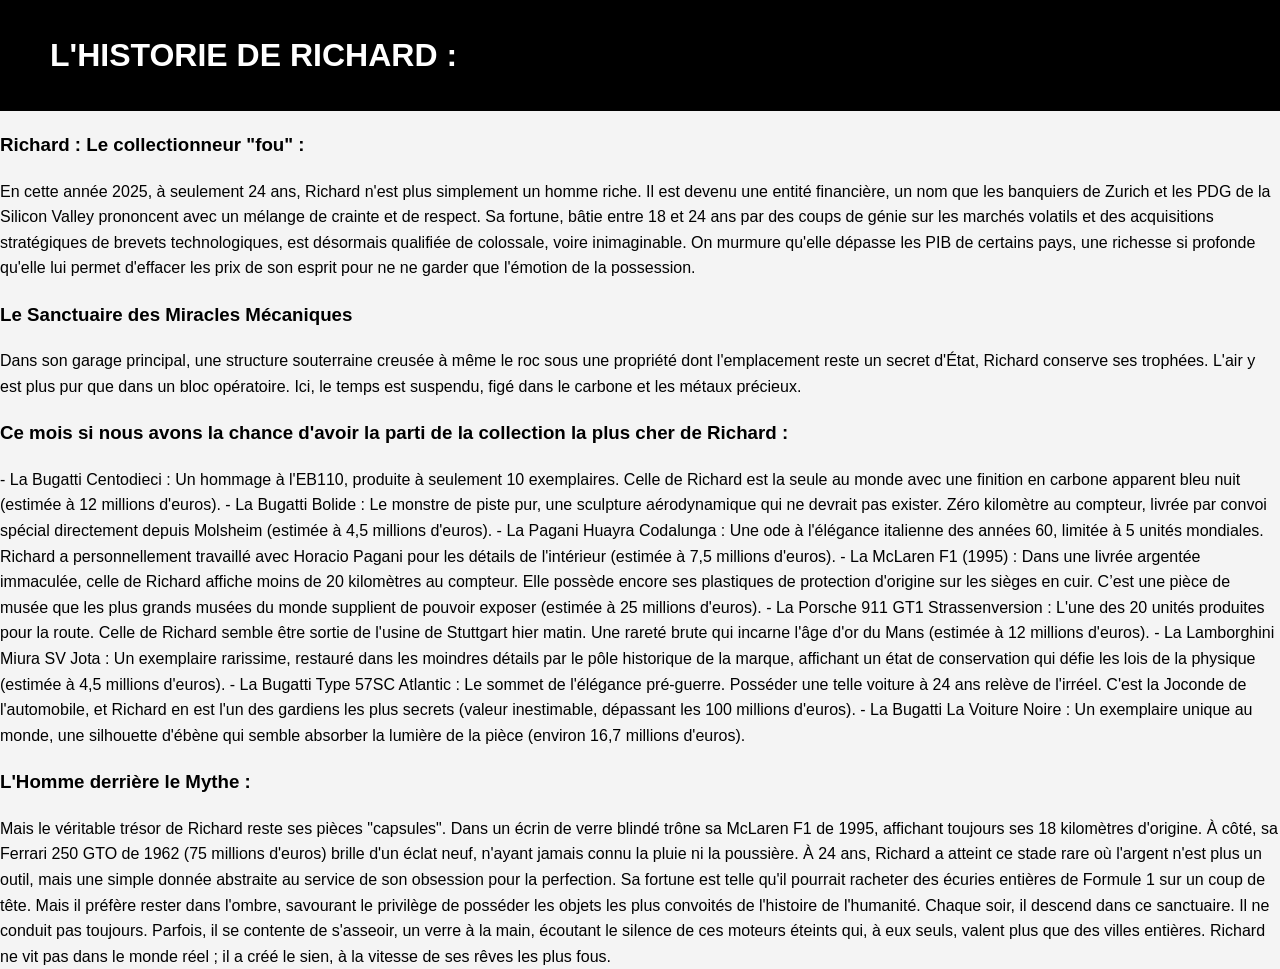
==== index.html @ 14593963 "ajout de la page histoire de la personne" ====
<!DOCTYPE html>
<html lang="en">
<head>
    <meta charset="UTF-8">
    <meta name="viewport" content="width=device-width, initial-scale=1.0">
    <title>Histoire</title>
    <link rel="stylesheet" href="style.css">
</head>
<body>
    <header>
    <h1>L'historie de Richard :</h1>
    </header>
<h3>Richard : Le collectionneur "fou" :</h3>
En cette année 2025, à seulement 24 ans, Richard n'est plus simplement un homme riche. Il est devenu une entité financière, un nom que les banquiers de Zurich et les PDG de la Silicon Valley prononcent avec un mélange de crainte et de respect. Sa fortune, bâtie entre 18 et 24 ans par des coups de génie sur les marchés volatils et des acquisitions stratégiques de brevets technologiques, est désormais qualifiée de colossale, voire inimaginable. On murmure qu'elle dépasse les PIB de certains pays, une richesse si profonde qu'elle lui permet d'effacer les prix de son esprit pour ne ne garder que l'émotion de la possession.

<h3>Le Sanctuaire des Miracles Mécaniques</h3>

Dans son garage principal, une structure souterraine creusée à même le roc sous une propriété dont l'emplacement reste un secret d'État, Richard conserve ses trophées. L'air y est plus pur que dans un bloc opératoire. Ici, le temps est suspendu, figé dans le carbone et les métaux précieux.

<h3>Ce mois si nous avons la chance d'avoir la parti de la collection la plus cher de Richard :</h3>
    -    La Bugatti Centodieci : Un hommage à l'EB110, produite à seulement 10 exemplaires. Celle de Richard est la seule au monde avec une finition en carbone apparent bleu nuit (estimée à 12 millions d'euros).

    -    La Bugatti Bolide : Le monstre de piste pur, une sculpture aérodynamique qui ne devrait pas exister. Zéro kilomètre au compteur, livrée par convoi spécial directement depuis Molsheim (estimée à 4,5 millions d'euros).

    -    La Pagani Huayra Codalunga : Une ode à l'élégance italienne des années 60, limitée à 5 unités mondiales. Richard a personnellement travaillé avec Horacio Pagani pour les détails de l'intérieur (estimée à 7,5 millions d'euros).

    -    La McLaren F1 (1995) : Dans une livrée argentée immaculée, celle de Richard affiche moins de 20 kilomètres au compteur. Elle possède encore ses plastiques de protection d'origine sur les sièges en cuir. C’est une pièce de musée que les plus grands musées du monde supplient de pouvoir exposer (estimée à 25 millions d'euros).

    -    La Porsche 911 GT1 Strassenversion : L'une des 20 unités produites pour la route. Celle de Richard semble être sortie de l'usine de Stuttgart hier matin. Une rareté brute qui incarne l'âge d'or du Mans (estimée à 12 millions d'euros).

    -    La Lamborghini Miura SV Jota : Un exemplaire rarissime, restauré dans les moindres détails par le pôle historique de la marque, affichant un état de conservation qui défie les lois de la physique (estimée à 4,5 millions d'euros).

    -    La Bugatti Type 57SC Atlantic : Le sommet de l'élégance pré-guerre. Posséder une telle voiture à 24 ans relève de l'irréel. C'est la Joconde de l'automobile, et Richard en est l'un des gardiens les plus secrets (valeur inestimable, dépassant les 100 millions d'euros).

    -    La Bugatti La Voiture Noire : Un exemplaire unique au monde, une silhouette d'ébène qui semble absorber la lumière de la pièce (environ 16,7 millions d'euros).

<h3 >L'Homme derrière le Mythe :</h3>

Mais le véritable trésor de Richard reste ses pièces "capsules". Dans un écrin de verre blindé trône sa McLaren F1 de 1995, affichant toujours ses 18 kilomètres d'origine. À côté, sa Ferrari 250 GTO de 1962 (75 millions d'euros) brille d'un éclat neuf, n'ayant jamais connu la pluie ni la poussière.
À 24 ans, Richard a atteint ce stade rare où l'argent n'est plus un outil, mais une simple donnée abstraite au service de son obsession pour la perfection. Sa fortune est telle qu'il pourrait racheter des écuries entières de Formule 1 sur un coup de tête. Mais il préfère rester dans l'ombre, savourant le privilège de posséder les objets les plus convoités de l'histoire de l'humanité.
Chaque soir, il descend dans ce sanctuaire. Il ne conduit pas toujours. Parfois, il se contente de s'asseoir, un verre à la main, écoutant le silence de ces moteurs éteints qui, à eux seuls, valent plus que des villes entières. Richard ne vit pas dans le monde réel ; il a créé le sien, à la vitesse de ses rêves les plus fous.
</body>
</html>
---- style.css ----
body {
    margin: 0;
    padding: 0;
    font-family: 'Helvetica Neue', Helvetica, Arial, sans-serif;
    line-height: 1.6;
    background-color: #f4f4f4; 
    color: #000000;
}

h1 {
    background-color: #000;      
    color: #ffffff;            
    margin: 0;                  
    padding: 30px 50px;         
    width: 100%;               
    box-sizing: border-box;     
    text-transform: uppercase; 
    letter-spacing: 0px;
}
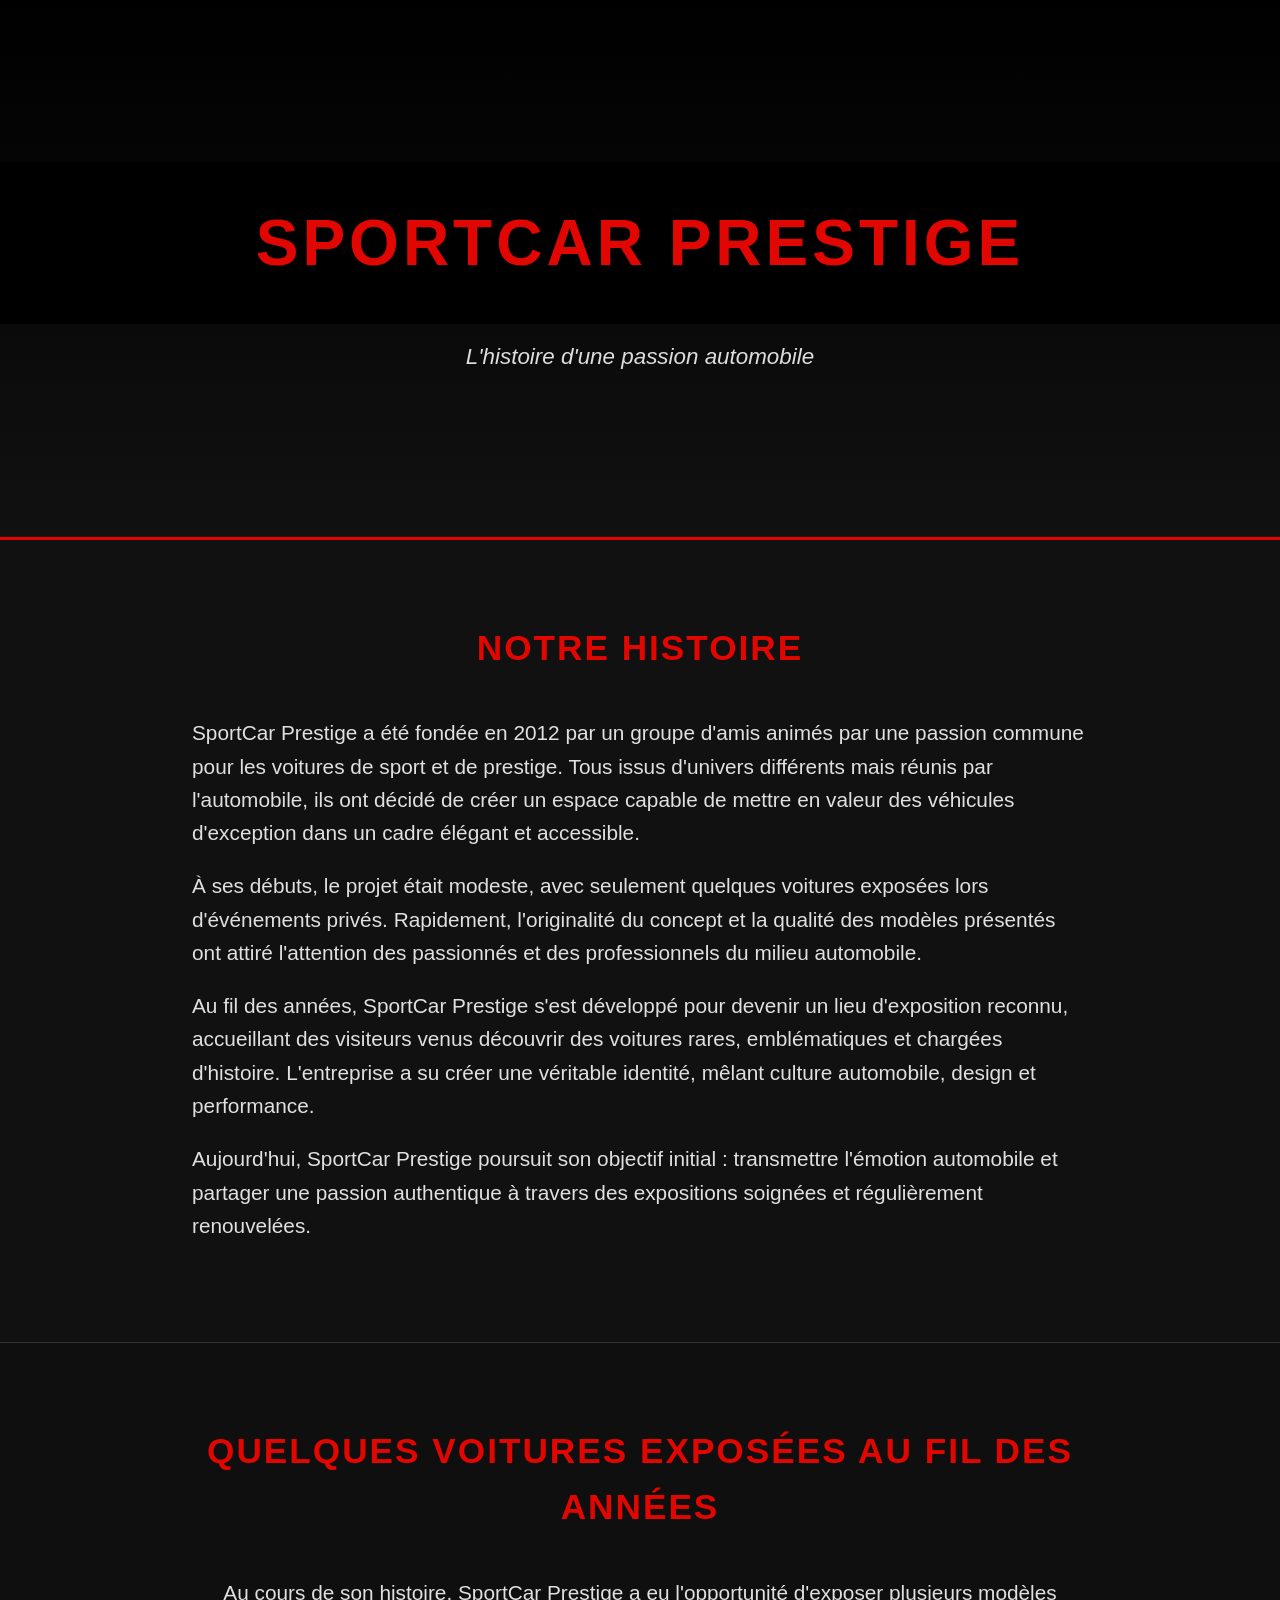
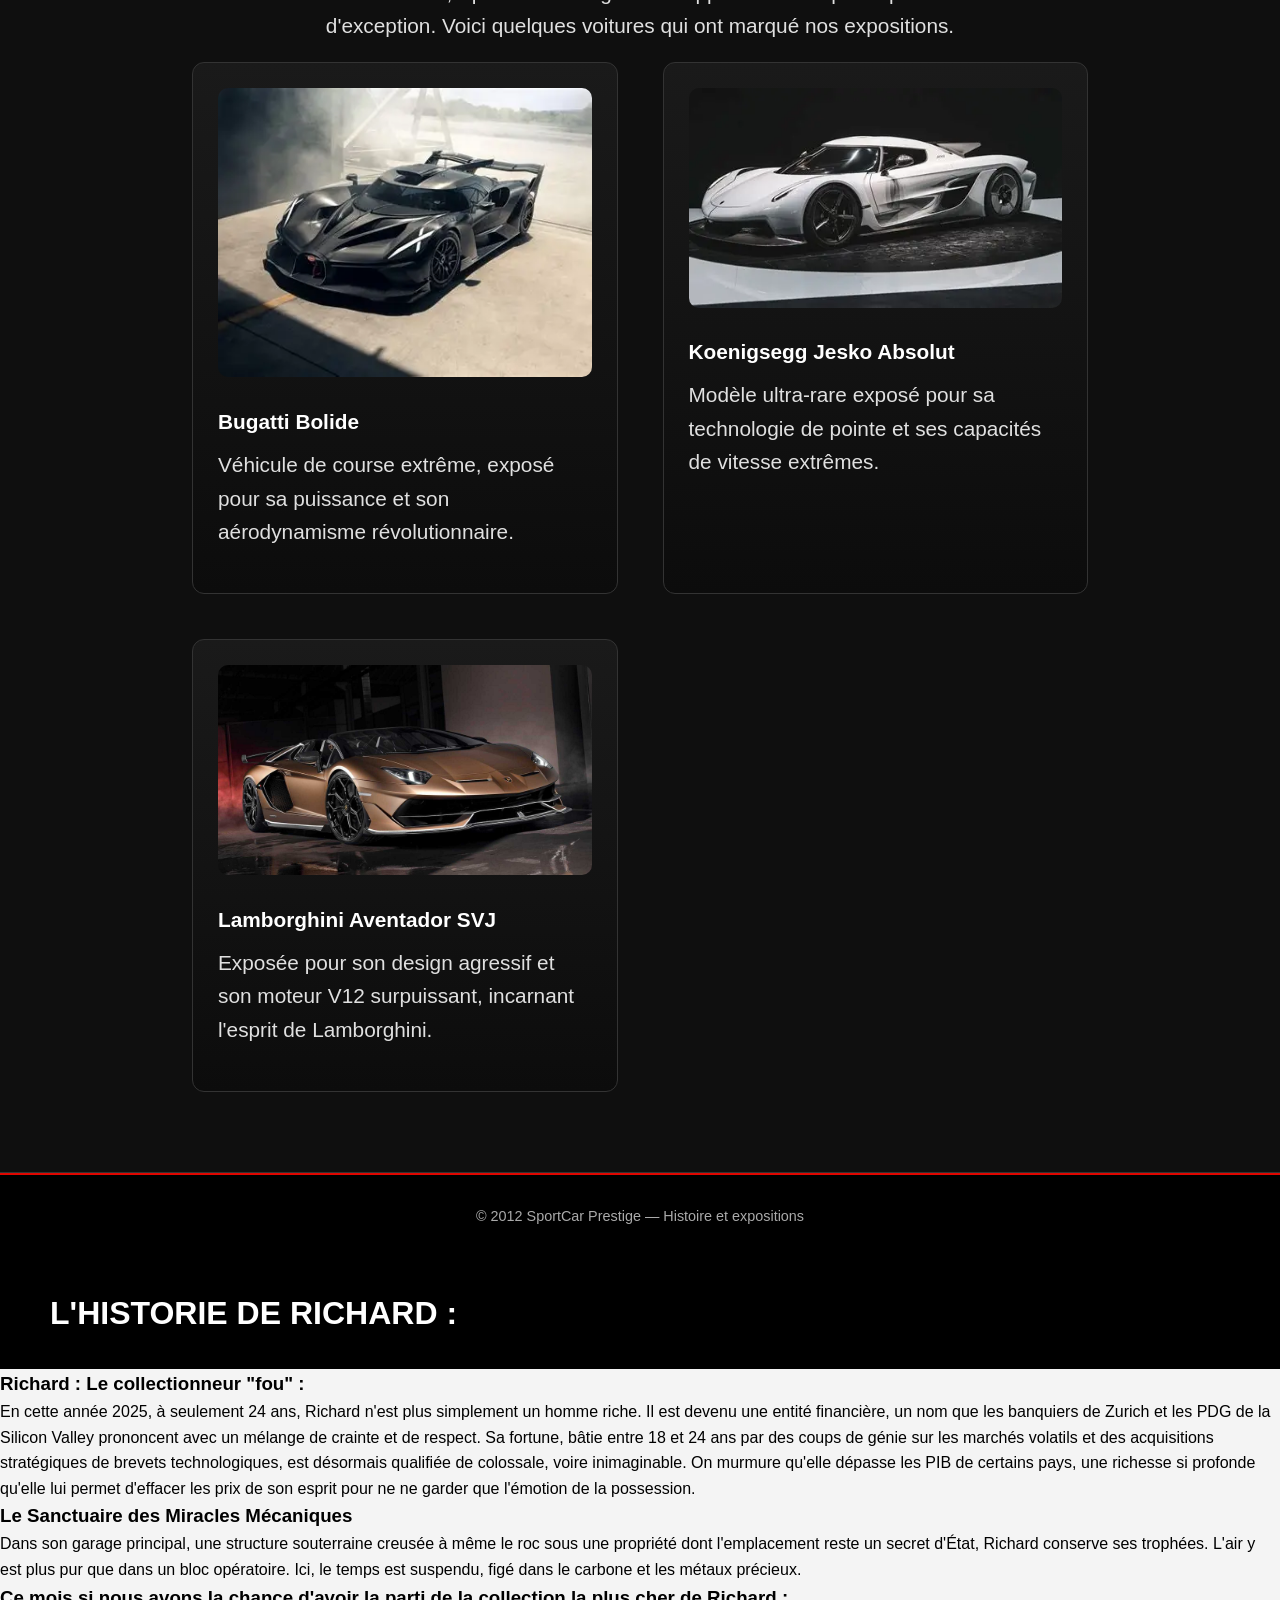
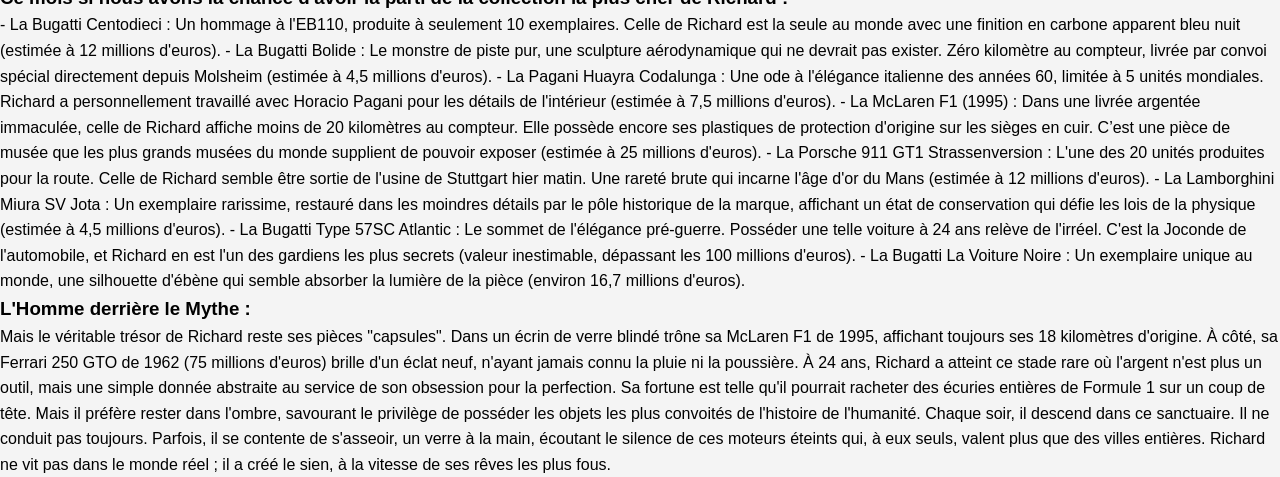
==== commit 061c231c: "Merge branch 'main' into feature/catalogue-voitures" ====
--- a/index.html
+++ b/index.html
@@ -1,4 +1,104 @@
 <!DOCTYPE html>
+<html lang="fr">
+<head>
+    <meta charset="UTF-8">
+    <title>SportCar Prestige — Notre histoire</title>
+    <link rel="stylesheet" href="style.css">
+</head>
+<body>
+
+<header class="header">
+    <h1>SportCar Prestige</h1>
+    <p class="subtitle">L'histoire d'une passion automobile</p>
+</header>
+
+<main>
+
+    <!-- HISTOIRE DE L'ENTREPRISE -->
+    <section class="section story">
+        <h2>Notre histoire</h2>
+<p>
+    SportCar Prestige a été fondée en 2012 par un groupe d'amis animés par une
+    passion commune pour les voitures de sport et de prestige. Tous issus
+    d'univers différents mais réunis par l'automobile, ils ont décidé de créer
+    un espace capable de mettre en valeur des véhicules d'exception dans un
+    cadre élégant et accessible.
+</p>
+
+<p>
+    À ses débuts, le projet était modeste, avec seulement quelques voitures
+    exposées lors d'événements privés. Rapidement, l'originalité du concept et
+    la qualité des modèles présentés ont attiré l'attention des passionnés et
+    des professionnels du milieu automobile.
+</p>
+
+<p>
+    Au fil des années, SportCar Prestige s'est développé pour devenir un lieu
+    d'exposition reconnu, accueillant des visiteurs venus découvrir des
+    voitures rares, emblématiques et chargées d'histoire. L'entreprise a su
+    créer une véritable identité, mêlant culture automobile, design et
+    performance.
+</p>
+
+<p>
+    Aujourd'hui, SportCar Prestige poursuit son objectif initial : transmettre
+    l'émotion automobile et partager une passion authentique à travers des
+    expositions soignées et régulièrement renouvelées.
+</p>
+
+        
+    </section>
+
+    <!-- VOITURES DÉJÀ EXPOSÉES -->
+    <section class="section section-dark">
+        <h2>Quelques voitures exposées au fil des années</h2>
+
+        <p class="intro-text">
+            Au cours de son histoire, SportCar Prestige a eu l'opportunité
+            d'exposer plusieurs modèles d'exception. Voici quelques voitures
+            qui ont marqué nos expositions.
+        </p>
+
+        <div class="exposition-grid">
+
+            <article class="car-card">
+                <img src="images/bugatti bolide.png" alt="Bugatti Bolide exposée">
+                <h3>Bugatti Bolide</h3>
+                <p>
+                    Véhicule de course extrême, exposé pour sa puissance
+                    et son aérodynamisme révolutionnaire.
+                </p>
+            </article>
+
+            <article class="car-card">
+                <img src="images/jesko.png" alt="Koenigsegg Jesko Absolut exposée">
+                <h3>Koenigsegg Jesko Absolut</h3>
+                <p>
+                    Modèle ultra-rare exposé pour sa technologie de pointe
+                    et ses capacités de vitesse extrêmes.
+                </p>
+            </article>
+
+            <article class="car-card">
+                <img src="images/lambo.png" alt="Lamborghini Aventador SVJ exposée">
+                <h3>Lamborghini Aventador SVJ</h3>
+                <p>
+                    Exposée pour son design agressif et son moteur V12
+                    surpuissant, incarnant l'esprit de Lamborghini.
+                </p>
+            </article>
+
+        </div>
+    </section>
+
+</main>
+
+<footer class="footer">
+    <p>&copy; 2012 SportCar Prestige — Histoire et expositions</p>
+</footer>
+
+</body>
+</html>
 <html lang="en">
 <head>
     <meta charset="UTF-8">
@@ -40,4 +140,4 @@
 À 24 ans, Richard a atteint ce stade rare où l'argent n'est plus un outil, mais une simple donnée abstraite au service de son obsession pour la perfection. Sa fortune est telle qu'il pourrait racheter des écuries entières de Formule 1 sur un coup de tête. Mais il préfère rester dans l'ombre, savourant le privilège de posséder les objets les plus convoités de l'histoire de l'humanité.
 Chaque soir, il descend dans ce sanctuaire. Il ne conduit pas toujours. Parfois, il se contente de s'asseoir, un verre à la main, écoutant le silence de ces moteurs éteints qui, à eux seuls, valent plus que des villes entières. Richard ne vit pas dans le monde réel ; il a créé le sien, à la vitesse de ses rêves les plus fous.
 </body>
-</html>+</html>
--- a/style.css
+++ b/style.css
@@ -1,3 +1,125 @@
+
+* {
+    margin: 0;
+    padding: 0;
+    box-sizing: border-box;
+}
+
+
+body {
+    font-family: 'Segoe UI', Arial, sans-serif;
+    background-color: #0b0b0b;
+    color: #f2f2f2;
+    line-height: 1.7;
+}
+
+
+.header {
+    background: linear-gradient(180deg, #000000, #111111);
+    min-height: 60vh; /* grand espace pour centrer le titre */
+    display: flex;
+    flex-direction: column;
+    justify-content: center;
+    align-items: center;
+    text-align: center;
+    border-bottom: 3px solid #e10600;
+}
+
+
+.header h1 {
+    color: #e10600;
+    font-size: 4rem; /* titre très visible */
+    letter-spacing: 4px;
+    margin-bottom: 15px;
+}
+
+
+.subtitle {
+    color: #dddddd;
+    font-size: 1.4rem;
+    font-style: italic;
+}
+
+
+.section {
+    padding: 80px 15%;
+    background-color: #111111;
+}
+
+.section-dark {
+    background-color: #0f0f0f;
+    border-top: 1px solid #333;
+    border-bottom: 1px solid #333;
+}
+
+
+h2 {
+    color: #e10600;
+    font-size: 2.2rem;
+    text-align: center;
+    margin-bottom: 40px;
+    text-transform: uppercase;
+    letter-spacing: 2px;
+}
+
+
+.section p {
+    margin-bottom: 20px;
+    font-size: 1.3rem;
+    color: #e0e0e0;
+}
+
+
+.intro-text {
+    text-align: center;
+    margin-bottom: 50px;
+    color: #cccccc;
+}
+
+
+.exposition-grid {
+    display: grid;
+    grid-template-columns: repeat(auto-fit, minmax(280px, 1fr));
+    gap: 45px;
+}
+
+
+.car-card {
+    background: linear-gradient(180deg, #1a1a1a, #0c0c0c);
+    border-radius: 12px;
+    padding: 25px;
+    border: 1px solid #333;
+    transition: transform 0.3s ease, box-shadow 0.3s ease;
+}
+
+.car-card:hover {
+    transform: translateY(-10px);
+    box-shadow: 0 20px 45px rgba(225, 6, 0, 0.35);
+}
+
+
+.car-card img {
+    width: 100%;
+    border-radius: 10px;
+    margin-bottom: 20px;
+}
+
+
+.car-card h3 {
+    color: #ffffff;
+    margin-bottom: 10px;
+    font-size: 1.3rem;
+}
+
+
+.footer {
+    background-color: #000000;
+    text-align: center;
+    padding: 30px;
+    border-top: 2px solid #e10600;
+    color: #aaaaaa;
+    font-size: 0.9rem;
+}
 body {
     margin: 0;
     padding: 0;
@@ -16,4 +138,4 @@
     box-sizing: border-box;     
     text-transform: uppercase; 
     letter-spacing: 0px;
-}+}
--- a/style.css
+++ b/style.css
@@ -1,3 +1,125 @@
+
+* {
+    margin: 0;
+    padding: 0;
+    box-sizing: border-box;
+}
+
+
+body {
+    font-family: 'Segoe UI', Arial, sans-serif;
+    background-color: #0b0b0b;
+    color: #f2f2f2;
+    line-height: 1.7;
+}
+
+
+.header {
+    background: linear-gradient(180deg, #000000, #111111);
+    min-height: 60vh; /* grand espace pour centrer le titre */
+    display: flex;
+    flex-direction: column;
+    justify-content: center;
+    align-items: center;
+    text-align: center;
+    border-bottom: 3px solid #e10600;
+}
+
+
+.header h1 {
+    color: #e10600;
+    font-size: 4rem; /* titre très visible */
+    letter-spacing: 4px;
+    margin-bottom: 15px;
+}
+
+
+.subtitle {
+    color: #dddddd;
+    font-size: 1.4rem;
+    font-style: italic;
+}
+
+
+.section {
+    padding: 80px 15%;
+    background-color: #111111;
+}
+
+.section-dark {
+    background-color: #0f0f0f;
+    border-top: 1px solid #333;
+    border-bottom: 1px solid #333;
+}
+
+
+h2 {
+    color: #e10600;
+    font-size: 2.2rem;
+    text-align: center;
+    margin-bottom: 40px;
+    text-transform: uppercase;
+    letter-spacing: 2px;
+}
+
+
+.section p {
+    margin-bottom: 20px;
+    font-size: 1.3rem;
+    color: #e0e0e0;
+}
+
+
+.intro-text {
+    text-align: center;
+    margin-bottom: 50px;
+    color: #cccccc;
+}
+
+
+.exposition-grid {
+    display: grid;
+    grid-template-columns: repeat(auto-fit, minmax(280px, 1fr));
+    gap: 45px;
+}
+
+
+.car-card {
+    background: linear-gradient(180deg, #1a1a1a, #0c0c0c);
+    border-radius: 12px;
+    padding: 25px;
+    border: 1px solid #333;
+    transition: transform 0.3s ease, box-shadow 0.3s ease;
+}
+
+.car-card:hover {
+    transform: translateY(-10px);
+    box-shadow: 0 20px 45px rgba(225, 6, 0, 0.35);
+}
+
+
+.car-card img {
+    width: 100%;
+    border-radius: 10px;
+    margin-bottom: 20px;
+}
+
+
+.car-card h3 {
+    color: #ffffff;
+    margin-bottom: 10px;
+    font-size: 1.3rem;
+}
+
+
+.footer {
+    background-color: #000000;
+    text-align: center;
+    padding: 30px;
+    border-top: 2px solid #e10600;
+    color: #aaaaaa;
+    font-size: 0.9rem;
+}
 body {
     margin: 0;
     padding: 0;
@@ -16,4 +138,4 @@
     box-sizing: border-box;     
     text-transform: uppercase; 
     letter-spacing: 0px;
-}+}
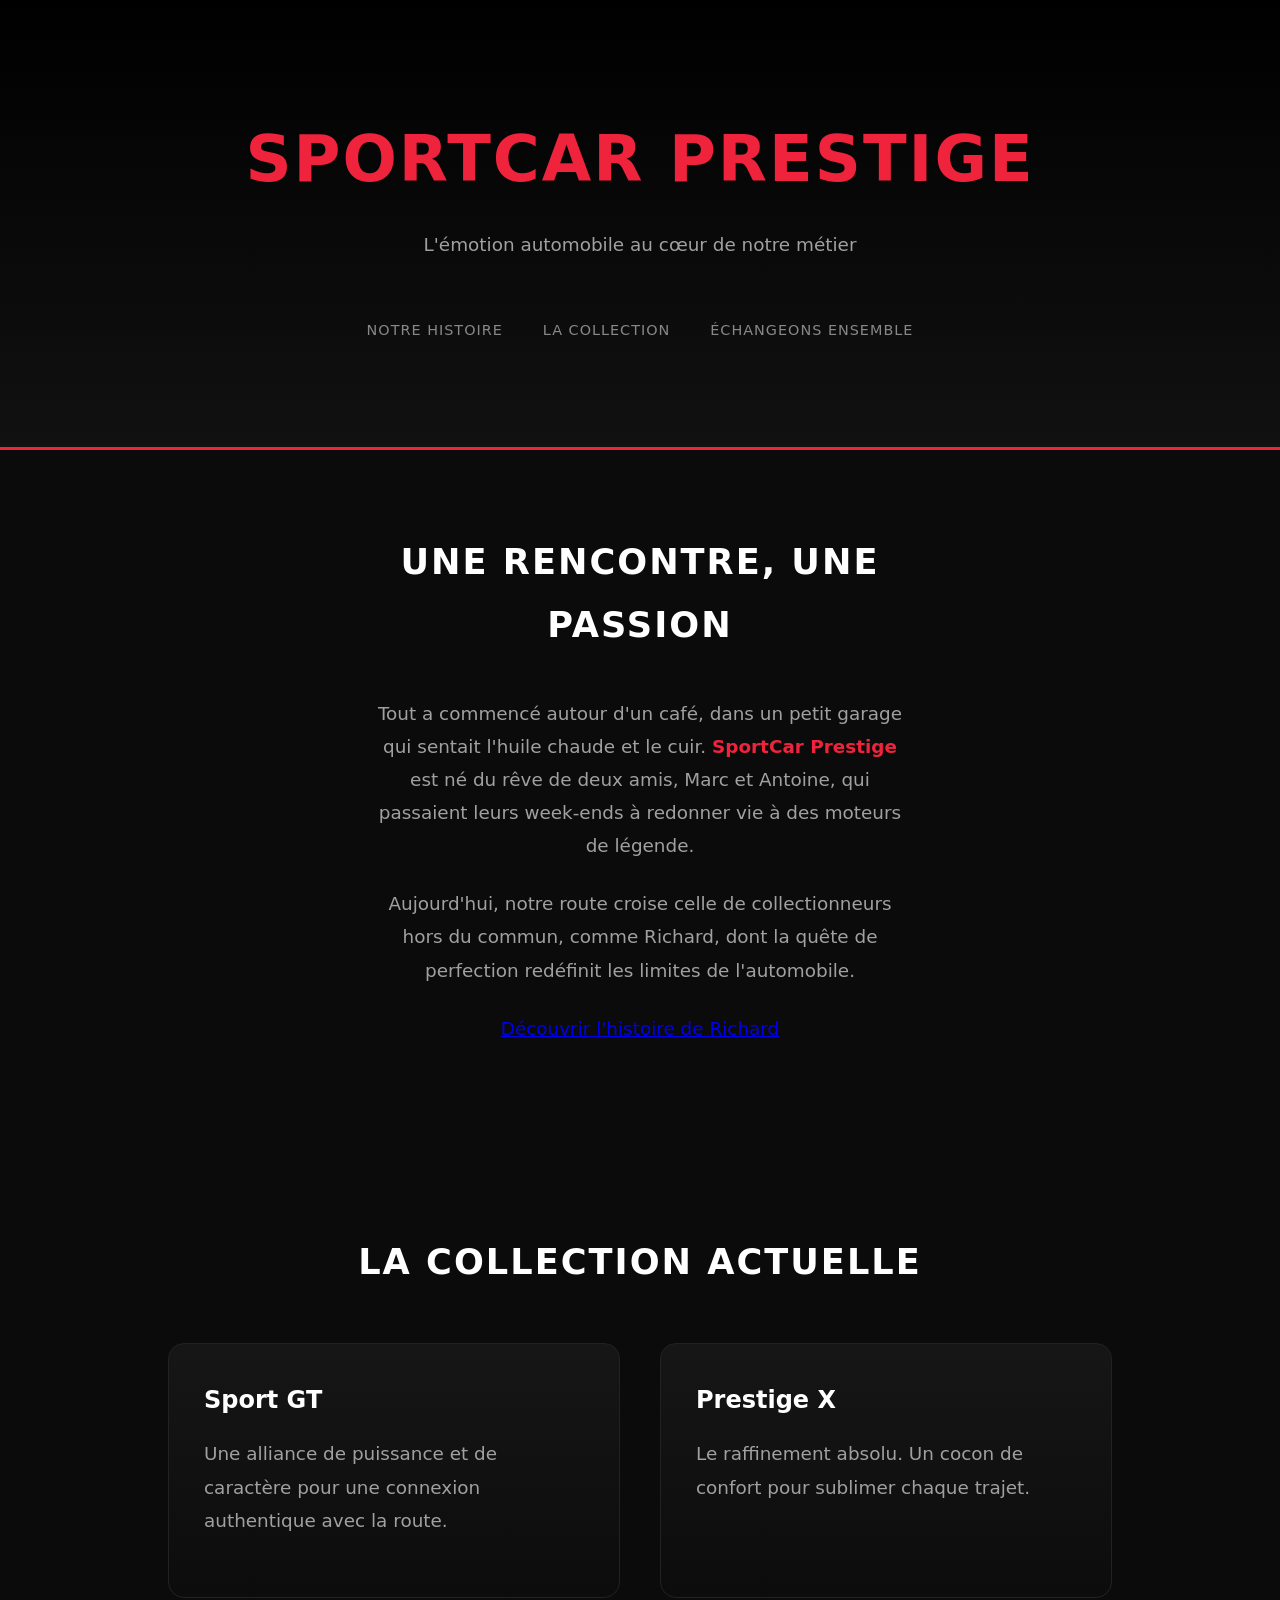
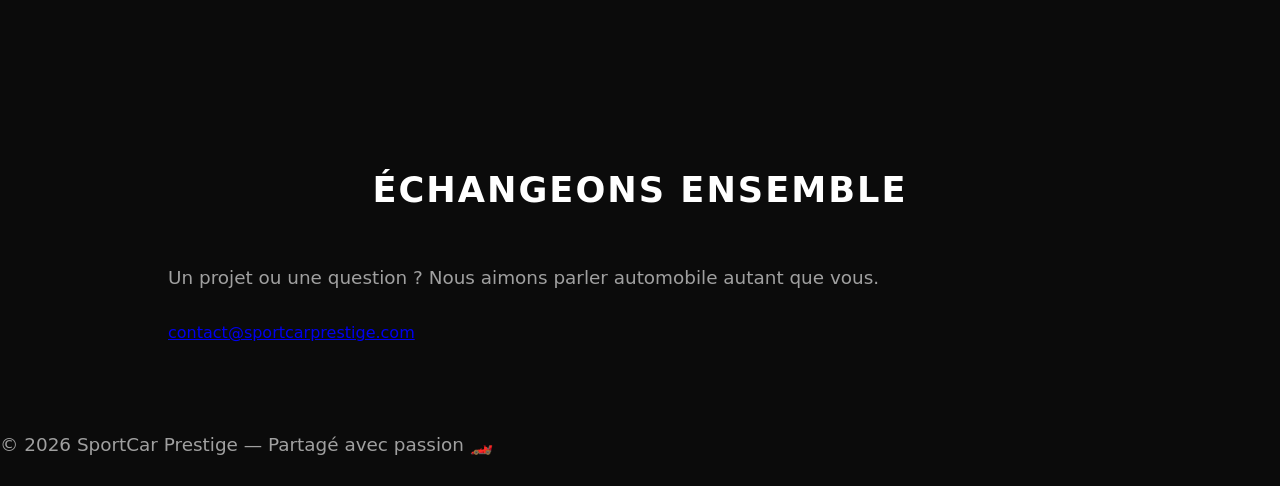
==== commit fb0b2589: "Ajout du lie vers la deuxieme page" ====
--- a/index.html
+++ b/index.html
@@ -2,142 +2,65 @@
 <html lang="fr">
 <head>
     <meta charset="UTF-8">
-    <title>SportCar Prestige — Notre histoire</title>
+    <meta name="viewport" content="width=device-width, initial-scale=1.0">
+    <title>SportCar Prestige — L'Émotion Automobile</title>
     <link rel="stylesheet" href="style.css">
 </head>
 <body>
 
-<header class="header">
-    <h1>SportCar Prestige</h1>
-    <p class="subtitle">L'histoire d'une passion automobile</p>
-</header>
+    <header>
+        <h1>SportCar Prestige</h1>
+        <p>L'émotion automobile au cœur de notre métier</p>
+        <nav>
+            <ul>
+                <li><a href="#presentation">Notre Histoire</a></li>
+                <li><a href="#catalogue">La Collection</a></li>
+                <li><a href="#contact">Échangeons ensemble</a></li>
+            </ul>
+        </nav>
+    </header>
 
-<main>
+    <main>
+        <section id="presentation">
+            <h2>Une rencontre, une passion</h2>
+            <p>
+                Tout a commencé autour d'un café, dans un petit garage qui sentait l'huile chaude et le cuir. 
+                <strong>SportCar Prestige</strong> est né du rêve de deux amis, Marc et Antoine, 
+                qui passaient leurs week-ends à redonner vie à des moteurs de légende.
+            </p>
+            <p>
+                Aujourd'hui, notre route croise celle de collectionneurs hors du commun, comme Richard, 
+                dont la quête de perfection redéfinit les limites de l'automobile.
+            </p>
+            <p>
+                <a href="histoire.html" class="btn-read-more">Découvrir l'histoire de Richard</a>
+            </p>
+        </section>
 
-    <!-- HISTOIRE DE L'ENTREPRISE -->
-    <section class="section story">
-        <h2>Notre histoire</h2>
-<p>
-    SportCar Prestige a été fondée en 2012 par un groupe d'amis animés par une
-    passion commune pour les voitures de sport et de prestige. Tous issus
-    d'univers différents mais réunis par l'automobile, ils ont décidé de créer
-    un espace capable de mettre en valeur des véhicules d'exception dans un
-    cadre élégant et accessible.
-</p>
+        <section id="catalogue">
+            <h2>La Collection actuelle</h2>
+            <div class="exposition-grid">
+                <article>
+                    <h3>Sport GT</h3>
+                    <p>Une alliance de puissance et de caractère pour une connexion authentique avec la route.</p>
+                </article>
+                <article>
+                    <h3>Prestige X</h3>
+                    <p>Le raffinement absolu. Un cocon de confort pour sublimer chaque trajet.</p>
+                </article>
+            </div>
+        </section>
 
-<p>
-    À ses débuts, le projet était modeste, avec seulement quelques voitures
-    exposées lors d'événements privés. Rapidement, l'originalité du concept et
-    la qualité des modèles présentés ont attiré l'attention des passionnés et
-    des professionnels du milieu automobile.
-</p>
+        <section id="contact">
+            <h2>Échangeons ensemble</h2>
+            <p>Un projet ou une question ? Nous aimons parler automobile autant que vous.</p>
+            <a href="mailto:contact@sportcarprestige.com" class="contact-link">contact@sportcarprestige.com</a>
+        </section>
+    </main>
 
-<p>
-    Au fil des années, SportCar Prestige s'est développé pour devenir un lieu
-    d'exposition reconnu, accueillant des visiteurs venus découvrir des
-    voitures rares, emblématiques et chargées d'histoire. L'entreprise a su
-    créer une véritable identité, mêlant culture automobile, design et
-    performance.
-</p>
-
-<p>
-    Aujourd'hui, SportCar Prestige poursuit son objectif initial : transmettre
-    l'émotion automobile et partager une passion authentique à travers des
-    expositions soignées et régulièrement renouvelées.
-</p>
-
-        
-    </section>
-
-    <!-- VOITURES DÉJÀ EXPOSÉES -->
-    <section class="section section-dark">
-        <h2>Quelques voitures exposées au fil des années</h2>
-
-        <p class="intro-text">
-            Au cours de son histoire, SportCar Prestige a eu l'opportunité
-            d'exposer plusieurs modèles d'exception. Voici quelques voitures
-            qui ont marqué nos expositions.
-        </p>
-
-        <div class="exposition-grid">
-
-            <article class="car-card">
-                <img src="images/bugatti bolide.png" alt="Bugatti Bolide exposée">
-                <h3>Bugatti Bolide</h3>
-                <p>
-                    Véhicule de course extrême, exposé pour sa puissance
-                    et son aérodynamisme révolutionnaire.
-                </p>
-            </article>
-
-            <article class="car-card">
-                <img src="images/jesko.png" alt="Koenigsegg Jesko Absolut exposée">
-                <h3>Koenigsegg Jesko Absolut</h3>
-                <p>
-                    Modèle ultra-rare exposé pour sa technologie de pointe
-                    et ses capacités de vitesse extrêmes.
-                </p>
-            </article>
-
-            <article class="car-card">
-                <img src="images/lambo.png" alt="Lamborghini Aventador SVJ exposée">
-                <h3>Lamborghini Aventador SVJ</h3>
-                <p>
-                    Exposée pour son design agressif et son moteur V12
-                    surpuissant, incarnant l'esprit de Lamborghini.
-                </p>
-            </article>
-
-        </div>
-    </section>
-
-</main>
-
-<footer class="footer">
-    <p>&copy; 2012 SportCar Prestige — Histoire et expositions</p>
-</footer>
+    <footer>
+        <p>© 2026 SportCar Prestige — Partagé avec passion 🏎️</p>
+    </footer>
 
 </body>
-</html>
-<html lang="en">
-<head>
-    <meta charset="UTF-8">
-    <meta name="viewport" content="width=device-width, initial-scale=1.0">
-    <title>Histoire</title>
-    <link rel="stylesheet" href="style.css">
-</head>
-<body>
-    <header>
-    <h1>L'historie de Richard :</h1>
-    </header>
-<h3>Richard : Le collectionneur "fou" :</h3>
-En cette année 2025, à seulement 24 ans, Richard n'est plus simplement un homme riche. Il est devenu une entité financière, un nom que les banquiers de Zurich et les PDG de la Silicon Valley prononcent avec un mélange de crainte et de respect. Sa fortune, bâtie entre 18 et 24 ans par des coups de génie sur les marchés volatils et des acquisitions stratégiques de brevets technologiques, est désormais qualifiée de colossale, voire inimaginable. On murmure qu'elle dépasse les PIB de certains pays, une richesse si profonde qu'elle lui permet d'effacer les prix de son esprit pour ne ne garder que l'émotion de la possession.
-
-<h3>Le Sanctuaire des Miracles Mécaniques</h3>
-
-Dans son garage principal, une structure souterraine creusée à même le roc sous une propriété dont l'emplacement reste un secret d'État, Richard conserve ses trophées. L'air y est plus pur que dans un bloc opératoire. Ici, le temps est suspendu, figé dans le carbone et les métaux précieux.
-
-<h3>Ce mois si nous avons la chance d'avoir la parti de la collection la plus cher de Richard :</h3>
-    -    La Bugatti Centodieci : Un hommage à l'EB110, produite à seulement 10 exemplaires. Celle de Richard est la seule au monde avec une finition en carbone apparent bleu nuit (estimée à 12 millions d'euros).
-
-    -    La Bugatti Bolide : Le monstre de piste pur, une sculpture aérodynamique qui ne devrait pas exister. Zéro kilomètre au compteur, livrée par convoi spécial directement depuis Molsheim (estimée à 4,5 millions d'euros).
-
-    -    La Pagani Huayra Codalunga : Une ode à l'élégance italienne des années 60, limitée à 5 unités mondiales. Richard a personnellement travaillé avec Horacio Pagani pour les détails de l'intérieur (estimée à 7,5 millions d'euros).
-
-    -    La McLaren F1 (1995) : Dans une livrée argentée immaculée, celle de Richard affiche moins de 20 kilomètres au compteur. Elle possède encore ses plastiques de protection d'origine sur les sièges en cuir. C’est une pièce de musée que les plus grands musées du monde supplient de pouvoir exposer (estimée à 25 millions d'euros).
-
-    -    La Porsche 911 GT1 Strassenversion : L'une des 20 unités produites pour la route. Celle de Richard semble être sortie de l'usine de Stuttgart hier matin. Une rareté brute qui incarne l'âge d'or du Mans (estimée à 12 millions d'euros).
-
-    -    La Lamborghini Miura SV Jota : Un exemplaire rarissime, restauré dans les moindres détails par le pôle historique de la marque, affichant un état de conservation qui défie les lois de la physique (estimée à 4,5 millions d'euros).
-
-    -    La Bugatti Type 57SC Atlantic : Le sommet de l'élégance pré-guerre. Posséder une telle voiture à 24 ans relève de l'irréel. C'est la Joconde de l'automobile, et Richard en est l'un des gardiens les plus secrets (valeur inestimable, dépassant les 100 millions d'euros).
-
-    -    La Bugatti La Voiture Noire : Un exemplaire unique au monde, une silhouette d'ébène qui semble absorber la lumière de la pièce (environ 16,7 millions d'euros).
-
-<h3 >L'Homme derrière le Mythe :</h3>
-
-Mais le véritable trésor de Richard reste ses pièces "capsules". Dans un écrin de verre blindé trône sa McLaren F1 de 1995, affichant toujours ses 18 kilomètres d'origine. À côté, sa Ferrari 250 GTO de 1962 (75 millions d'euros) brille d'un éclat neuf, n'ayant jamais connu la pluie ni la poussière.
-À 24 ans, Richard a atteint ce stade rare où l'argent n'est plus un outil, mais une simple donnée abstraite au service de son obsession pour la perfection. Sa fortune est telle qu'il pourrait racheter des écuries entières de Formule 1 sur un coup de tête. Mais il préfère rester dans l'ombre, savourant le privilège de posséder les objets les plus convoités de l'histoire de l'humanité.
-Chaque soir, il descend dans ce sanctuaire. Il ne conduit pas toujours. Parfois, il se contente de s'asseoir, un verre à la main, écoutant le silence de ces moteurs éteints qui, à eux seuls, valent plus que des villes entières. Richard ne vit pas dans le monde réel ; il a créé le sien, à la vitesse de ses rêves les plus fous.
-</body>
-</html>
+</html>
--- a/style.css
+++ b/style.css
@@ -1,38 +1,36 @@
-
 * {
     margin: 0;
     padding: 0;
     box-sizing: border-box;
 }
 
-
 body {
-    font-family: 'Segoe UI', Arial, sans-serif;
     background-color: #0b0b0b;
-    color: #f2f2f2;
-    line-height: 1.7;
+    color: #d8d8d8;
+    font-family: 'Inter', 'Segoe UI', system-ui, sans-serif;
+    line-height: 1.8;
 }
 
-
-.header {
+header, .header {
     background: linear-gradient(180deg, #000000, #111111);
-    min-height: 60vh; /* grand espace pour centrer le titre */
+    min-height: 50vh;
     display: flex;
     flex-direction: column;
     justify-content: center;
     align-items: center;
     text-align: center;
-    border-bottom: 3px solid #e10600;
+    border-bottom: 3px solid #ef233c;
+    padding: 40px 20px;
 }
 
-
-.header h1 {
-    color: #e10600;
-    font-size: 4rem; /* titre très visible */
-    letter-spacing: 4px;
-    margin-bottom: 15px;
+h1 {
+    color: #ef233c;
+    font-size: clamp(2.5rem, 8vw, 4rem);
+    font-weight: 800;
+    letter-spacing: 2px;
+    text-transform: uppercase;
+    margin-bottom: 10px;
 }
-
 
 .subtitle {
     color: #dddddd;
@@ -40,21 +38,42 @@
     font-style: italic;
 }
 
-
-.section {
-    padding: 80px 15%;
-    background-color: #111111;
+nav ul {
+    list-style: none;
+    padding: 30px 0 0 0;
+    display: flex;
+    justify-content: center;
+    gap: 40px;
+    flex-wrap: wrap;
 }
 
-.section-dark {
-    background-color: #0f0f0f;
-    border-top: 1px solid #333;
-    border-bottom: 1px solid #333;
+nav a {
+    color: #888;
+    text-decoration: none;
+    font-size: 0.9rem;
+    font-weight: 500;
+    text-transform: uppercase;
+    letter-spacing: 1px;
+    transition: 0.4s;
 }
 
+nav a:hover {
+    color: #fff;
+}
+
+.section, #presentation, #catalogue, #contact {
+    padding: 80px 10%;
+    max-width: 1200px;
+    margin: 0 auto;
+}
+
+#presentation {
+    max-width: 800px;
+    text-align: center;
+}
 
 h2 {
-    color: #e10600;
+    color: #fff;
     font-size: 2.2rem;
     text-align: center;
     margin-bottom: 40px;
@@ -62,80 +81,49 @@
     letter-spacing: 2px;
 }
 
-
-.section p {
-    margin-bottom: 20px;
-    font-size: 1.3rem;
-    color: #e0e0e0;
+p {
+    margin-bottom: 25px;
+    font-size: 1.15rem;
+    color: #a0a0a0;
 }
 
-
-.intro-text {
-    text-align: center;
-    margin-bottom: 50px;
-    color: #cccccc;
+strong {
+    color: #ef233c;
+    font-weight: 600;
 }
-
 
 .exposition-grid {
     display: grid;
-    grid-template-columns: repeat(auto-fit, minmax(280px, 1fr));
-    gap: 45px;
+    grid-template-columns: repeat(auto-fit, minmax(300px, 1fr));
+    gap: 40px;
+    margin-top: 50px;
 }
 
-
-.car-card {
-    background: linear-gradient(180deg, #1a1a1a, #0c0c0c);
-    border-radius: 12px;
-    padding: 25px;
-    border: 1px solid #333;
-    transition: transform 0.3s ease, box-shadow 0.3s ease;
+article, .car-card {
+    background: linear-gradient(180deg, #161616, #0c0c0c);
+    border-radius: 16px;
+    padding: 35px;
+    border: 1px solid #222;
+    transition: all 0.4s ease;
+    text-align: left;
 }
 
-.car-card:hover {
+article:hover, .car-card:hover {
     transform: translateY(-10px);
-    box-shadow: 0 20px 45px rgba(225, 6, 0, 0.35);
+    border-color: #ef233c;
+    box-shadow: 0 15px 40px rgba(239, 35, 60, 0.2);
 }
 
-
-.car-card img {
+article img, .car-card img {
     width: 100%;
     border-radius: 10px;
     margin-bottom: 20px;
+    object-fit: cover;
 }
 
-
-.car-card h3 {
-    color: #ffffff;
-    margin-bottom: 10px;
-    font-size: 1.3rem;
+article h3, .car-card h3 {
+    color: #fff;
+    font-size: 1.5rem;
+    margin-bottom: 15px;
 }
 
-
-.footer {
-    background-color: #000000;
-    text-align: center;
-    padding: 30px;
-    border-top: 2px solid #e10600;
-    color: #aaaaaa;
-    font-size: 0.9rem;
-}
-body {
-    margin: 0;
-    padding: 0;
-    font-family: 'Helvetica Neue', Helvetica, Arial, sans-serif;
-    line-height: 1.6;
-    background-color: #f4f4f4; 
-    color: #000000;
-}
-
-h1 {
-    background-color: #000;      
-    color: #ffffff;            
-    margin: 0;                  
-    padding: 30px 50px;         
-    width: 100%;               
-    box-sizing: border-box;     
-    text-transform: uppercase; 
-    letter-spacing: 0px;
-}
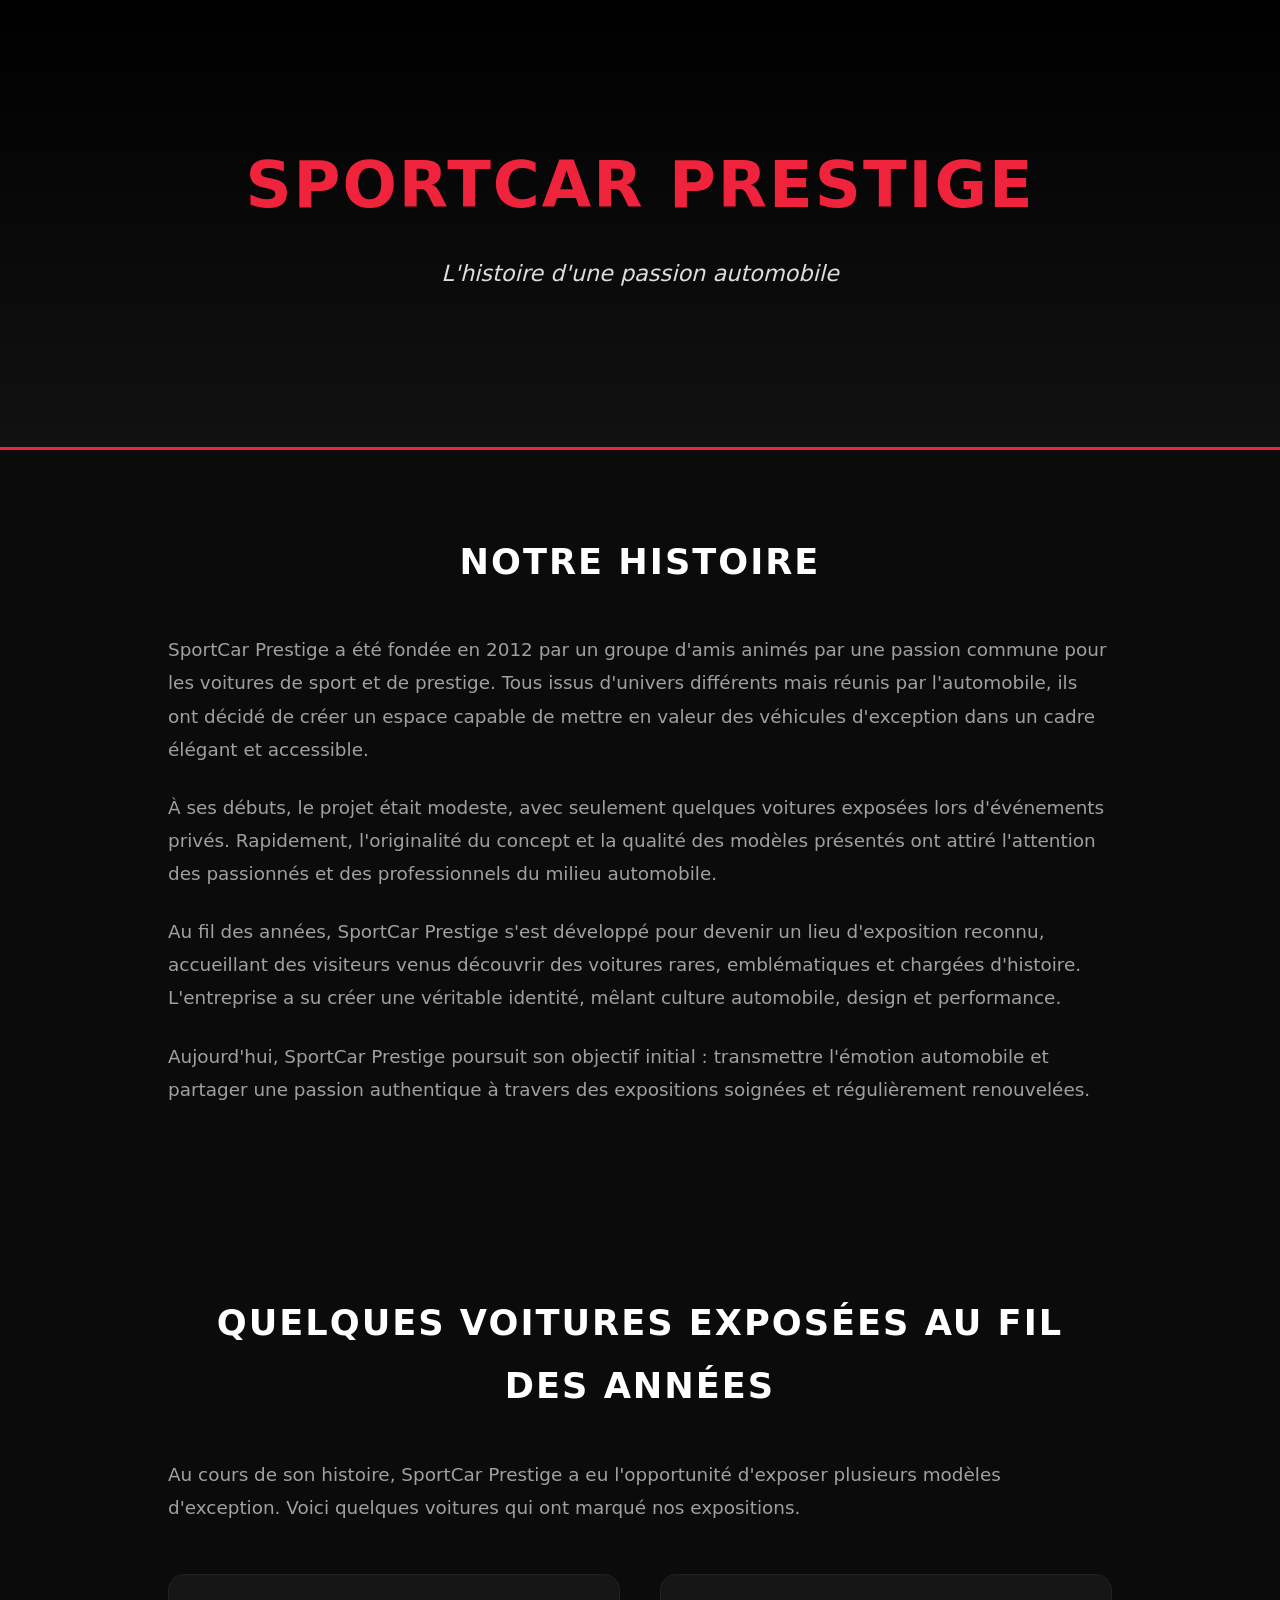
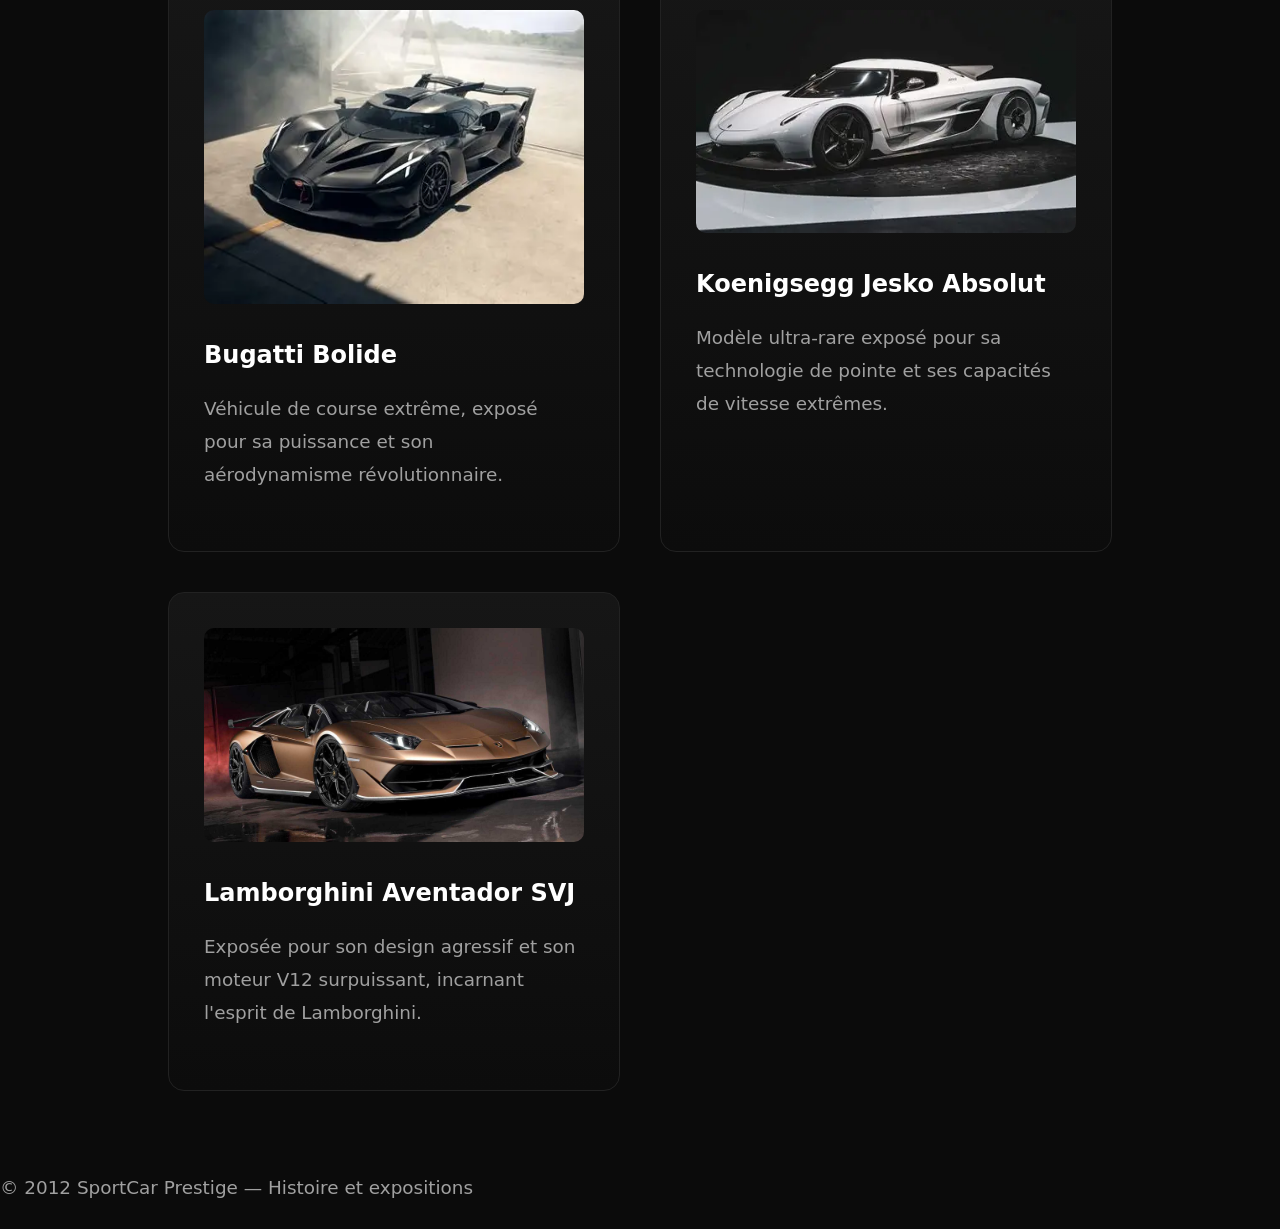
==== commit 02701740: "ajout du catalogue des voitures" ====
--- a/index.html
+++ b/index.html
@@ -2,65 +2,100 @@
 <html lang="fr">
 <head>
     <meta charset="UTF-8">
-    <meta name="viewport" content="width=device-width, initial-scale=1.0">
-    <title>SportCar Prestige — L'Émotion Automobile</title>
+    <title>SportCar Prestige — Notre histoire</title>
     <link rel="stylesheet" href="style.css">
 </head>
 <body>
 
-    <header>
-        <h1>SportCar Prestige</h1>
-        <p>L'émotion automobile au cœur de notre métier</p>
-        <nav>
-            <ul>
-                <li><a href="#presentation">Notre Histoire</a></li>
-                <li><a href="#catalogue">La Collection</a></li>
-                <li><a href="#contact">Échangeons ensemble</a></li>
-            </ul>
-        </nav>
-    </header>
+<header class="header">
+    <h1>SportCar Prestige</h1>
+    <p class="subtitle">L'histoire d'une passion automobile</p>
+</header>
 
-    <main>
-        <section id="presentation">
-            <h2>Une rencontre, une passion</h2>
-            <p>
-                Tout a commencé autour d'un café, dans un petit garage qui sentait l'huile chaude et le cuir. 
-                <strong>SportCar Prestige</strong> est né du rêve de deux amis, Marc et Antoine, 
-                qui passaient leurs week-ends à redonner vie à des moteurs de légende.
-            </p>
-            <p>
-                Aujourd'hui, notre route croise celle de collectionneurs hors du commun, comme Richard, 
-                dont la quête de perfection redéfinit les limites de l'automobile.
-            </p>
-            <p>
-                <a href="histoire.html" class="btn-read-more">Découvrir l'histoire de Richard</a>
-            </p>
-        </section>
+<main>
 
-        <section id="catalogue">
-            <h2>La Collection actuelle</h2>
-            <div class="exposition-grid">
-                <article>
-                    <h3>Sport GT</h3>
-                    <p>Une alliance de puissance et de caractère pour une connexion authentique avec la route.</p>
-                </article>
-                <article>
-                    <h3>Prestige X</h3>
-                    <p>Le raffinement absolu. Un cocon de confort pour sublimer chaque trajet.</p>
-                </article>
-            </div>
-        </section>
+    <!-- HISTOIRE DE L'ENTREPRISE -->
+    <section class="section story">
+        <h2>Notre histoire</h2>
+<p>
+    SportCar Prestige a été fondée en 2012 par un groupe d'amis animés par une
+    passion commune pour les voitures de sport et de prestige. Tous issus
+    d'univers différents mais réunis par l'automobile, ils ont décidé de créer
+    un espace capable de mettre en valeur des véhicules d'exception dans un
+    cadre élégant et accessible.
+</p>
 
-        <section id="contact">
-            <h2>Échangeons ensemble</h2>
-            <p>Un projet ou une question ? Nous aimons parler automobile autant que vous.</p>
-            <a href="mailto:contact@sportcarprestige.com" class="contact-link">contact@sportcarprestige.com</a>
-        </section>
-    </main>
+<p>
+    À ses débuts, le projet était modeste, avec seulement quelques voitures
+    exposées lors d'événements privés. Rapidement, l'originalité du concept et
+    la qualité des modèles présentés ont attiré l'attention des passionnés et
+    des professionnels du milieu automobile.
+</p>
 
-    <footer>
-        <p>© 2026 SportCar Prestige — Partagé avec passion 🏎️</p>
-    </footer>
+<p>
+    Au fil des années, SportCar Prestige s'est développé pour devenir un lieu
+    d'exposition reconnu, accueillant des visiteurs venus découvrir des
+    voitures rares, emblématiques et chargées d'histoire. L'entreprise a su
+    créer une véritable identité, mêlant culture automobile, design et
+    performance.
+</p>
+
+<p>
+    Aujourd'hui, SportCar Prestige poursuit son objectif initial : transmettre
+    l'émotion automobile et partager une passion authentique à travers des
+    expositions soignées et régulièrement renouvelées.
+</p>
+
+        
+    </section>
+
+    <!-- VOITURES DÉJÀ EXPOSÉES -->
+    <section class="section section-dark">
+        <h2>Quelques voitures exposées au fil des années</h2>
+
+        <p class="intro-text">
+            Au cours de son histoire, SportCar Prestige a eu l'opportunité
+            d'exposer plusieurs modèles d'exception. Voici quelques voitures
+            qui ont marqué nos expositions.
+        </p>
+
+        <div class="exposition-grid">
+
+            <article class="car-card">
+                <img src="images/bugatti bolide.png" alt="Bugatti Bolide exposée">
+                <h3>Bugatti Bolide</h3>
+                <p>
+                    Véhicule de course extrême, exposé pour sa puissance
+                    et son aérodynamisme révolutionnaire.
+                </p>
+            </article>
+
+            <article class="car-card">
+                <img src="images/jesko.png" alt="Koenigsegg Jesko Absolut exposée">
+                <h3>Koenigsegg Jesko Absolut</h3>
+                <p>
+                    Modèle ultra-rare exposé pour sa technologie de pointe
+                    et ses capacités de vitesse extrêmes.
+                </p>
+            </article>
+
+            <article class="car-card">
+                <img src="images/lambo.png" alt="Lamborghini Aventador SVJ exposée">
+                <h3>Lamborghini Aventador SVJ</h3>
+                <p>
+                    Exposée pour son design agressif et son moteur V12
+                    surpuissant, incarnant l'esprit de Lamborghini.
+                </p>
+            </article>
+
+        </div>
+    </section>
+
+</main>
+
+<footer class="footer">
+    <p>&copy; 2012 SportCar Prestige — Histoire et expositions</p>
+</footer>
 
 </body>
-</html>+</html>
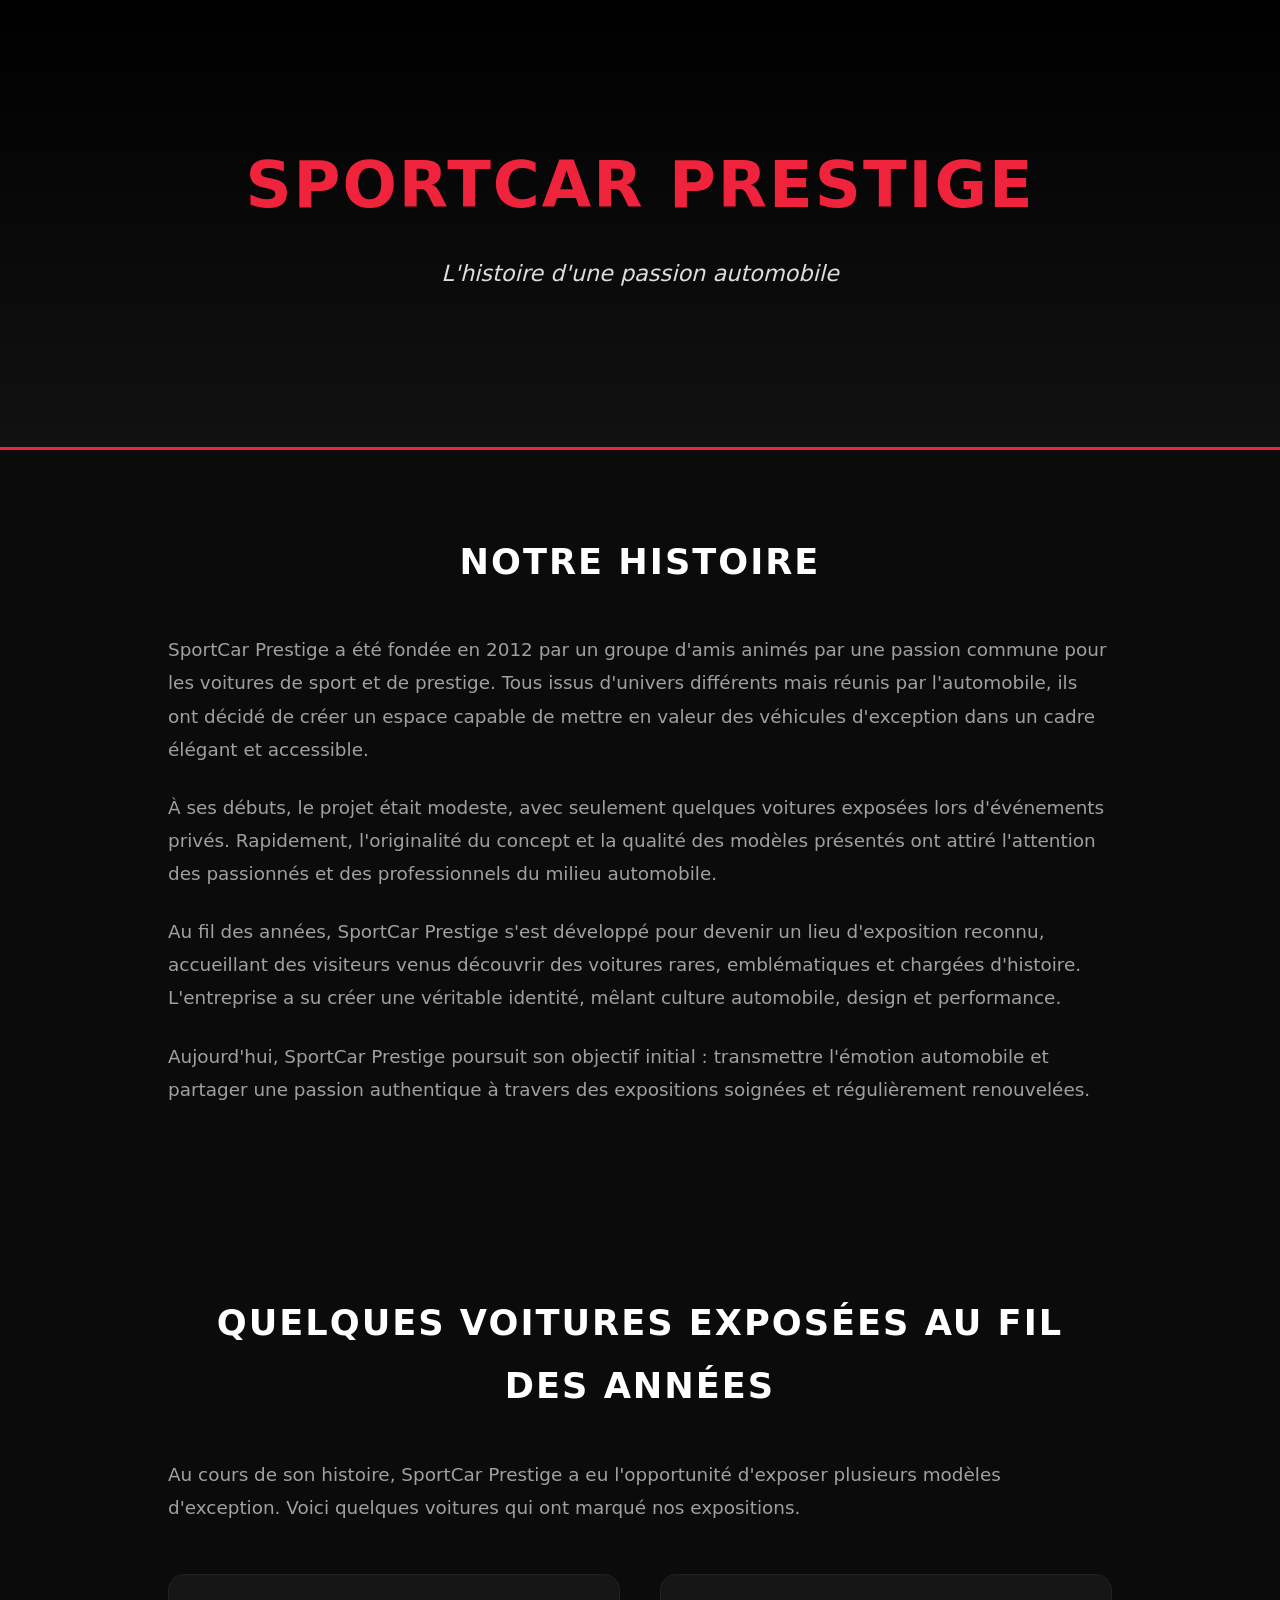
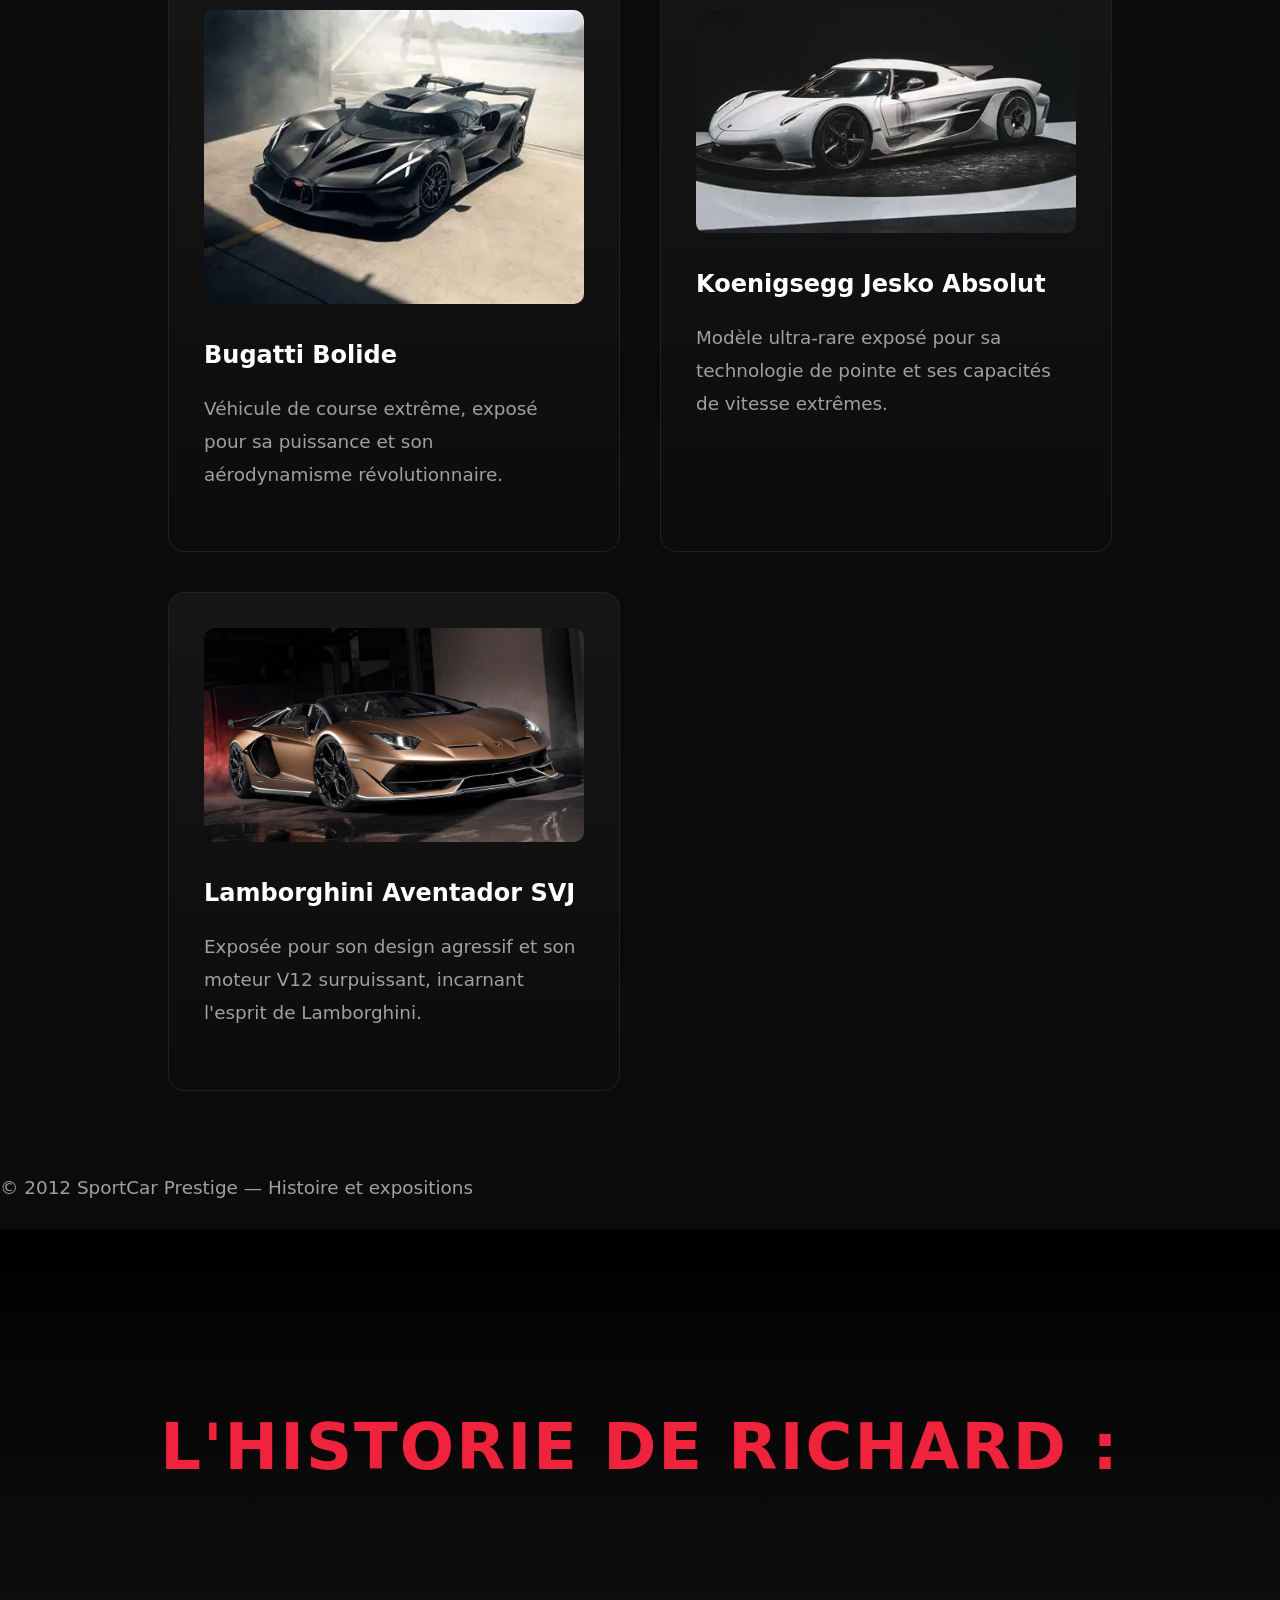
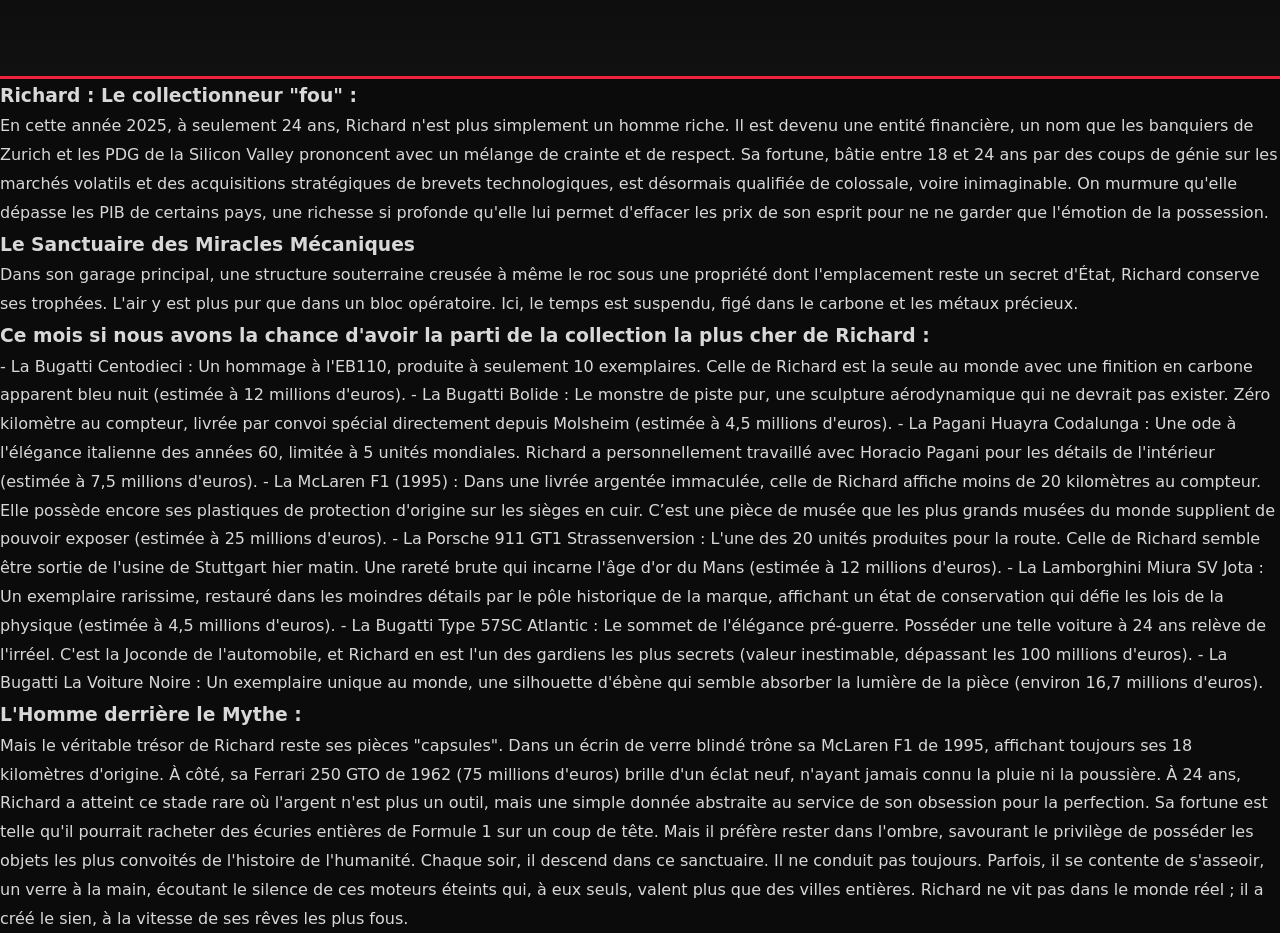
==== commit 61f96b63: "ajout histoire collectionneur voitures" ====
--- a/index.html
+++ b/index.html
@@ -99,3 +99,46 @@
 
 </body>
 </html>
+</body>
+</html>
+<html lang="en">
+<head>
+    <meta charset="UTF-8">
+    <meta name="viewport" content="width=device-width, initial-scale=1.0">
+    <title>Histoire</title>
+    <link rel="stylesheet" href="style.css">
+</head>
+<body>
+    <header>
+    <h1>L'historie de Richard :</h1>
+    </header>
+<h3>Richard : Le collectionneur "fou" :</h3>
+En cette année 2025, à seulement 24 ans, Richard n'est plus simplement un homme riche. Il est devenu une entité financière, un nom que les banquiers de Zurich et les PDG de la Silicon Valley prononcent avec un mélange de crainte et de respect. Sa fortune, bâtie entre 18 et 24 ans par des coups de génie sur les marchés volatils et des acquisitions stratégiques de brevets technologiques, est désormais qualifiée de colossale, voire inimaginable. On murmure qu'elle dépasse les PIB de certains pays, une richesse si profonde qu'elle lui permet d'effacer les prix de son esprit pour ne ne garder que l'émotion de la possession.
+
+<h3>Le Sanctuaire des Miracles Mécaniques</h3>
+
+Dans son garage principal, une structure souterraine creusée à même le roc sous une propriété dont l'emplacement reste un secret d'État, Richard conserve ses trophées. L'air y est plus pur que dans un bloc opératoire. Ici, le temps est suspendu, figé dans le carbone et les métaux précieux.
+
+<h3>Ce mois si nous avons la chance d'avoir la parti de la collection la plus cher de Richard :</h3>
+    -    La Bugatti Centodieci : Un hommage à l'EB110, produite à seulement 10 exemplaires. Celle de Richard est la seule au monde avec une finition en carbone apparent bleu nuit (estimée à 12 millions d'euros).
+
+    -    La Bugatti Bolide : Le monstre de piste pur, une sculpture aérodynamique qui ne devrait pas exister. Zéro kilomètre au compteur, livrée par convoi spécial directement depuis Molsheim (estimée à 4,5 millions d'euros).
+
+    -    La Pagani Huayra Codalunga : Une ode à l'élégance italienne des années 60, limitée à 5 unités mondiales. Richard a personnellement travaillé avec Horacio Pagani pour les détails de l'intérieur (estimée à 7,5 millions d'euros).
+
+    -    La McLaren F1 (1995) : Dans une livrée argentée immaculée, celle de Richard affiche moins de 20 kilomètres au compteur. Elle possède encore ses plastiques de protection d'origine sur les sièges en cuir. C’est une pièce de musée que les plus grands musées du monde supplient de pouvoir exposer (estimée à 25 millions d'euros).
+
+    -    La Porsche 911 GT1 Strassenversion : L'une des 20 unités produites pour la route. Celle de Richard semble être sortie de l'usine de Stuttgart hier matin. Une rareté brute qui incarne l'âge d'or du Mans (estimée à 12 millions d'euros).
+
+    -    La Lamborghini Miura SV Jota : Un exemplaire rarissime, restauré dans les moindres détails par le pôle historique de la marque, affichant un état de conservation qui défie les lois de la physique (estimée à 4,5 millions d'euros).
+
+    -    La Bugatti Type 57SC Atlantic : Le sommet de l'élégance pré-guerre. Posséder une telle voiture à 24 ans relève de l'irréel. C'est la Joconde de l'automobile, et Richard en est l'un des gardiens les plus secrets (valeur inestimable, dépassant les 100 millions d'euros).
+
+    -    La Bugatti La Voiture Noire : Un exemplaire unique au monde, une silhouette d'ébène qui semble absorber la lumière de la pièce (environ 16,7 millions d'euros).
+
+<h3 >L'Homme derrière le Mythe :</h3>
+
+Mais le véritable trésor de Richard reste ses pièces "capsules". Dans un écrin de verre blindé trône sa McLaren F1 de 1995, affichant toujours ses 18 kilomètres d'origine. À côté, sa Ferrari 250 GTO de 1962 (75 millions d'euros) brille d'un éclat neuf, n'ayant jamais connu la pluie ni la poussière.
+À 24 ans, Richard a atteint ce stade rare où l'argent n'est plus un outil, mais une simple donnée abstraite au service de son obsession pour la perfection. Sa fortune est telle qu'il pourrait racheter des écuries entières de Formule 1 sur un coup de tête. Mais il préfère rester dans l'ombre, savourant le privilège de posséder les objets les plus convoités de l'histoire de l'humanité.
+Chaque soir, il descend dans ce sanctuaire. Il ne conduit pas toujours. Parfois, il se contente de s'asseoir, un verre à la main, écoutant le silence de ces moteurs éteints qui, à eux seuls, valent plus que des villes entières. Richard ne vit pas dans le monde réel ; il a créé le sien, à la vitesse de ses rêves les plus fous.
+
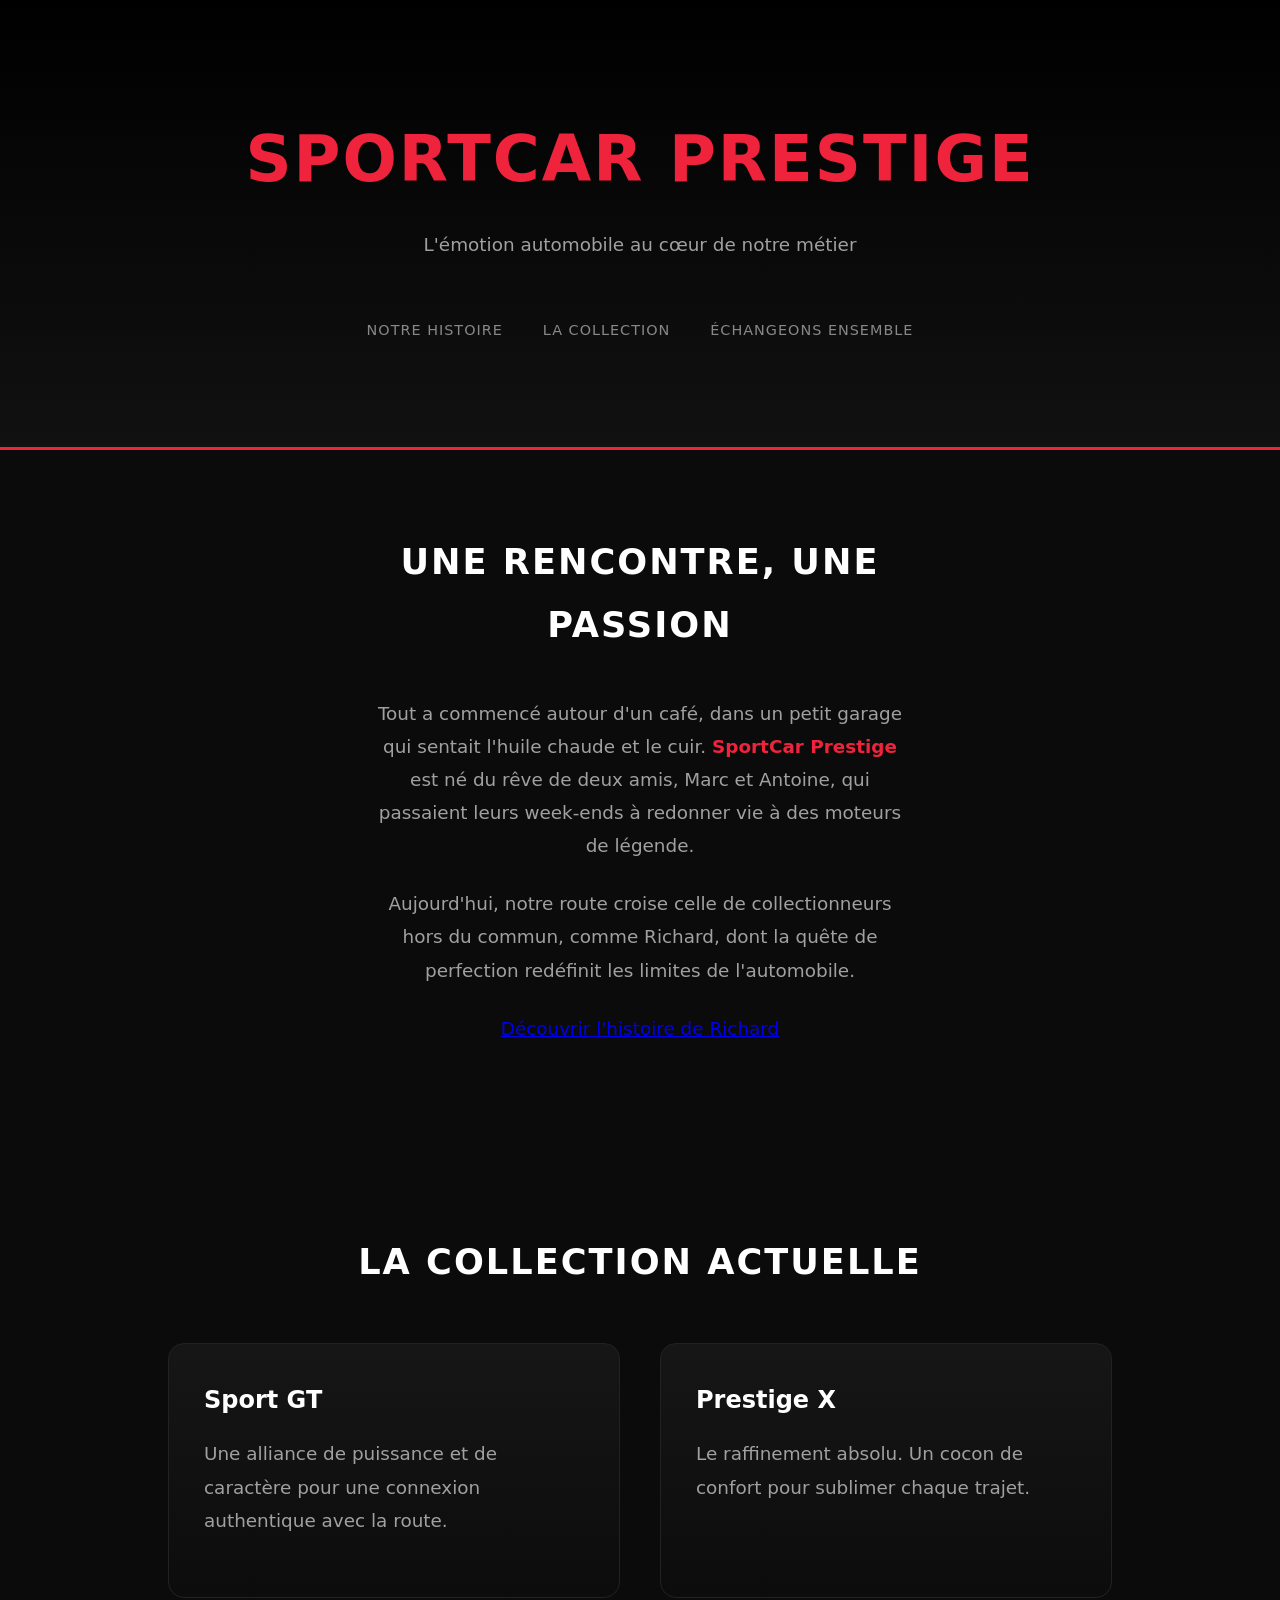
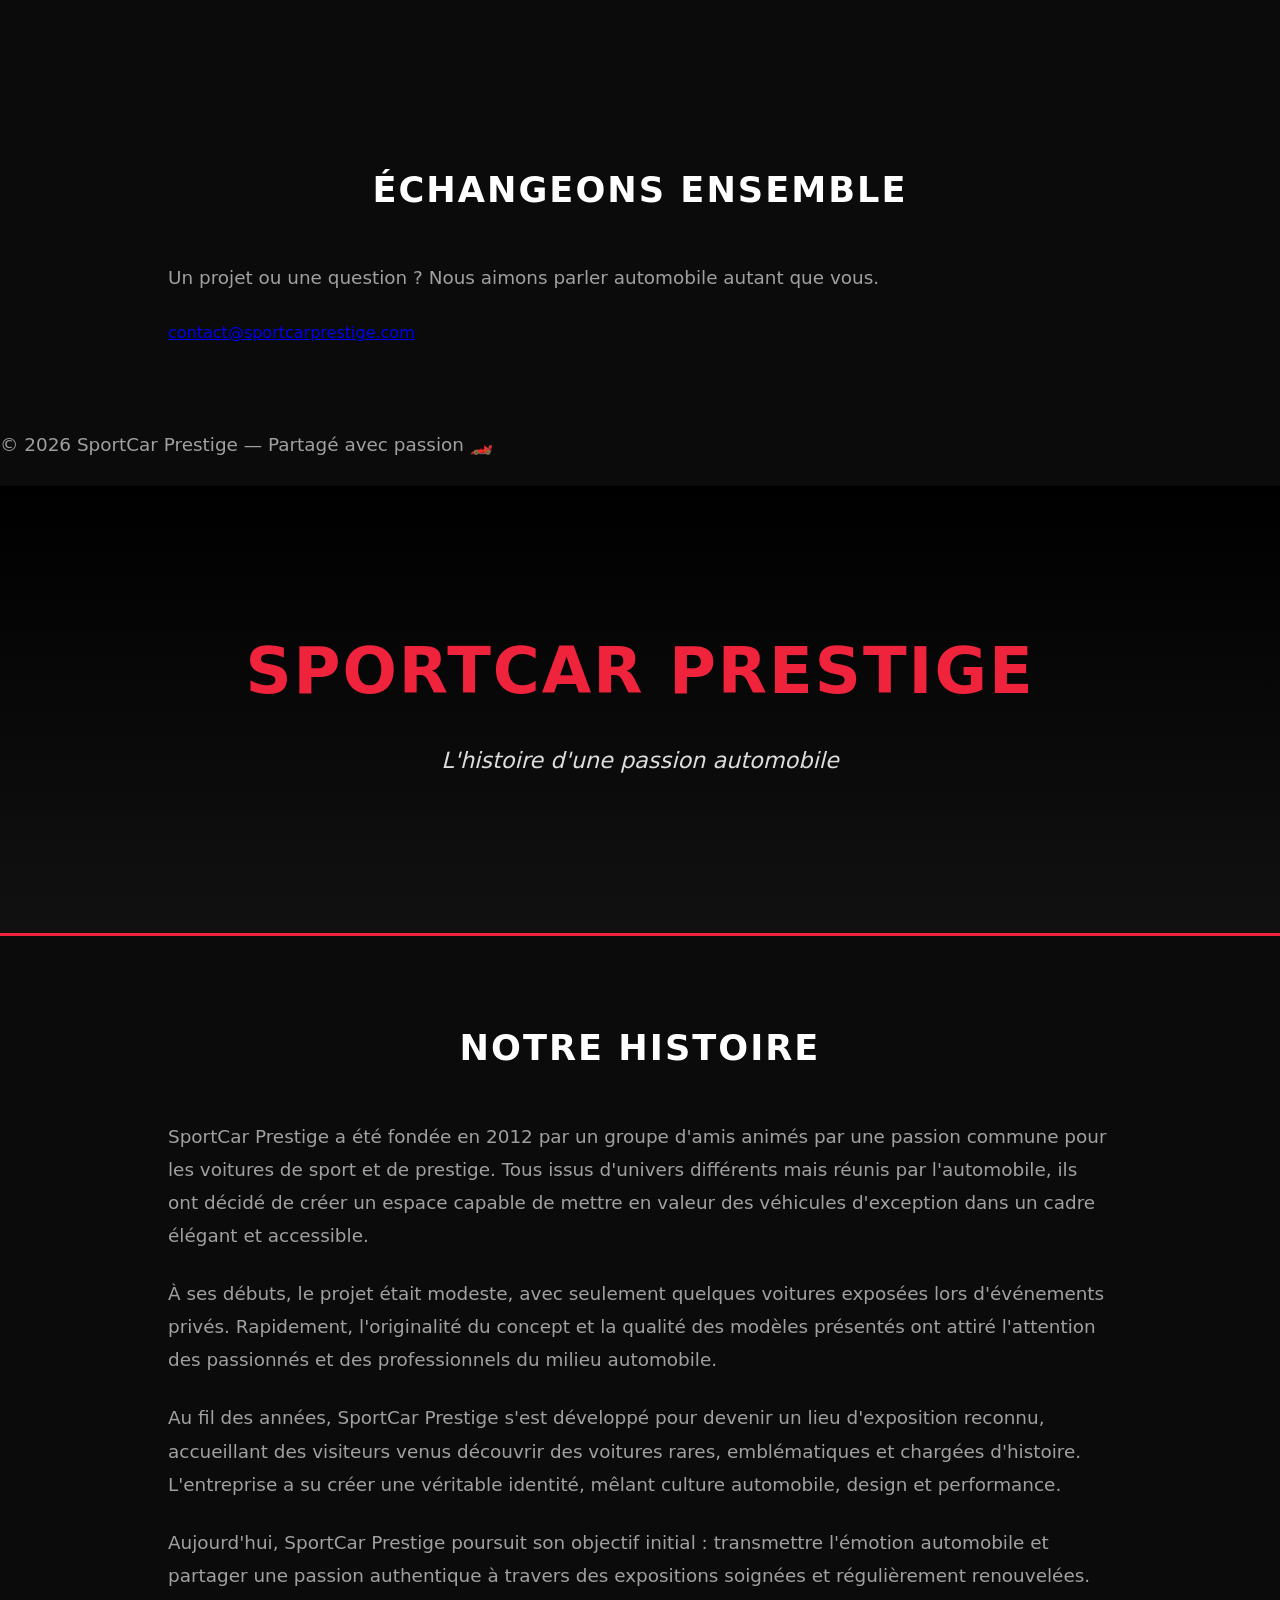
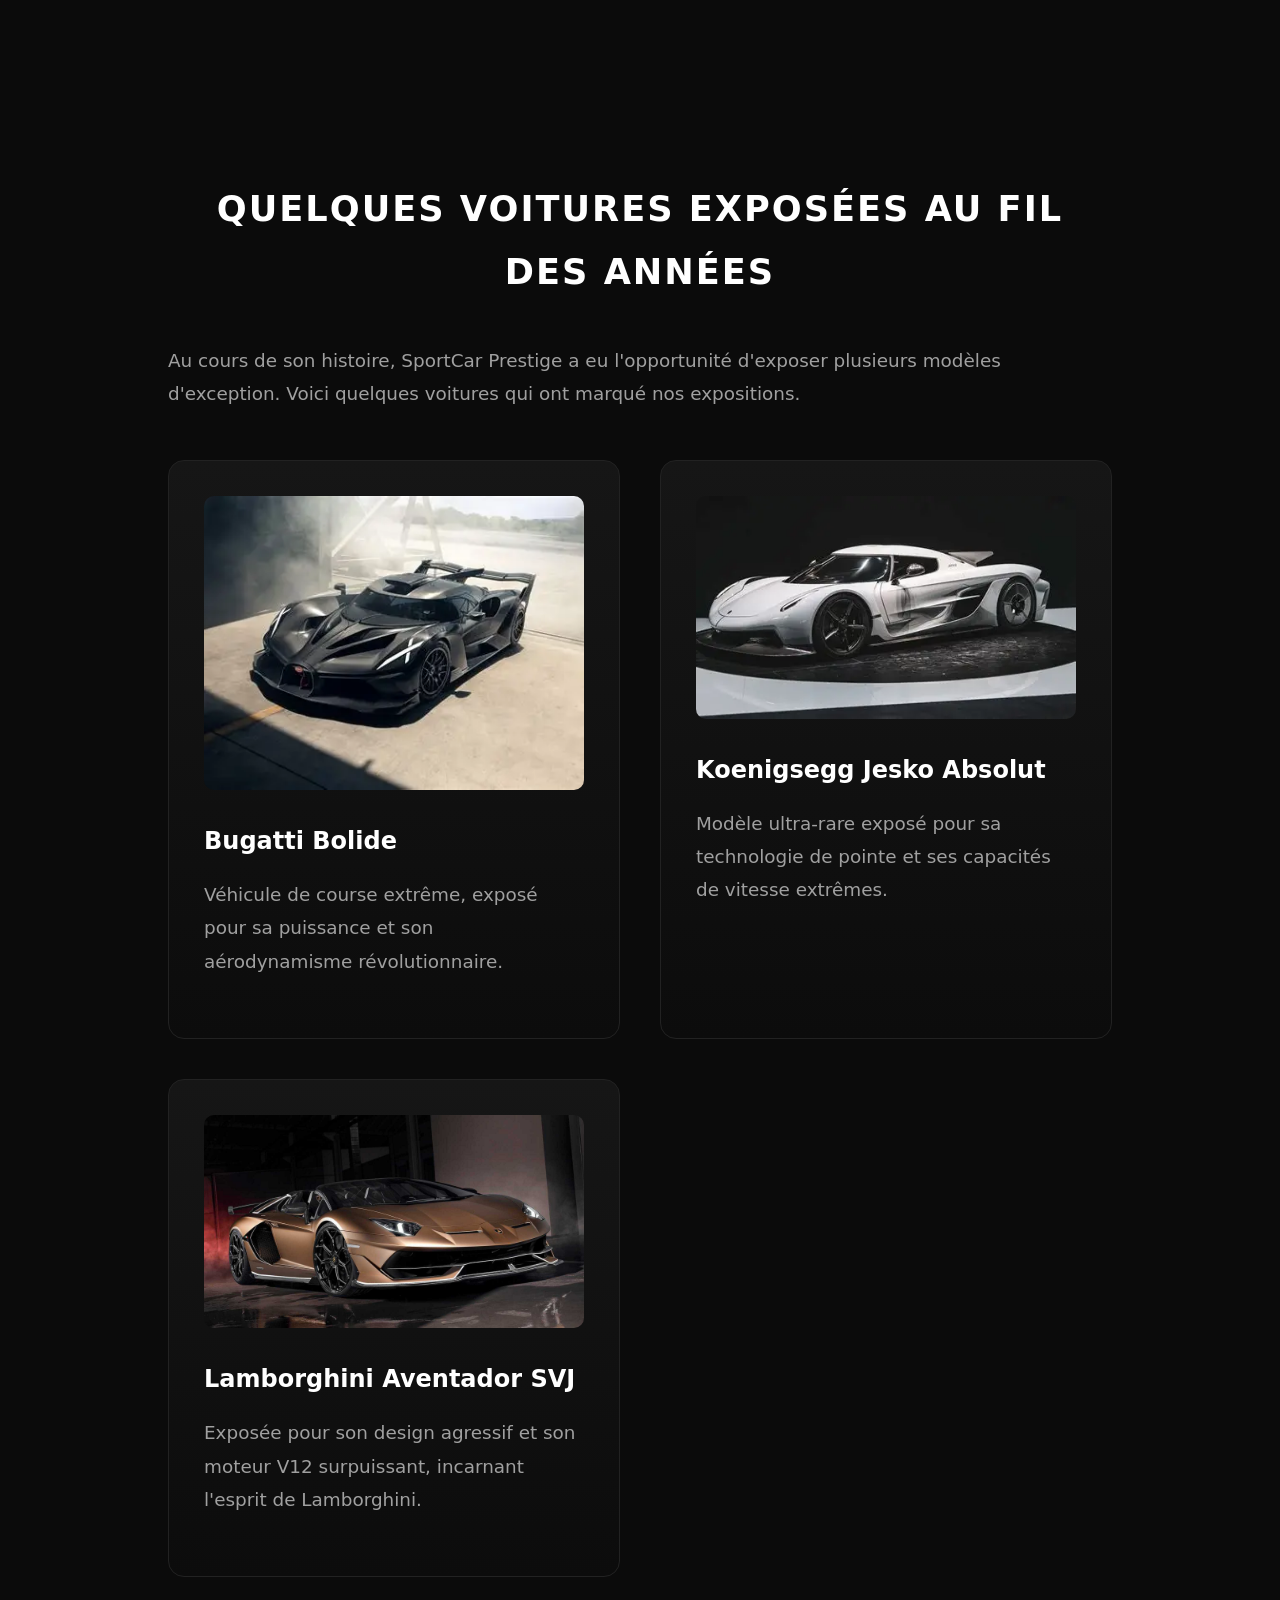
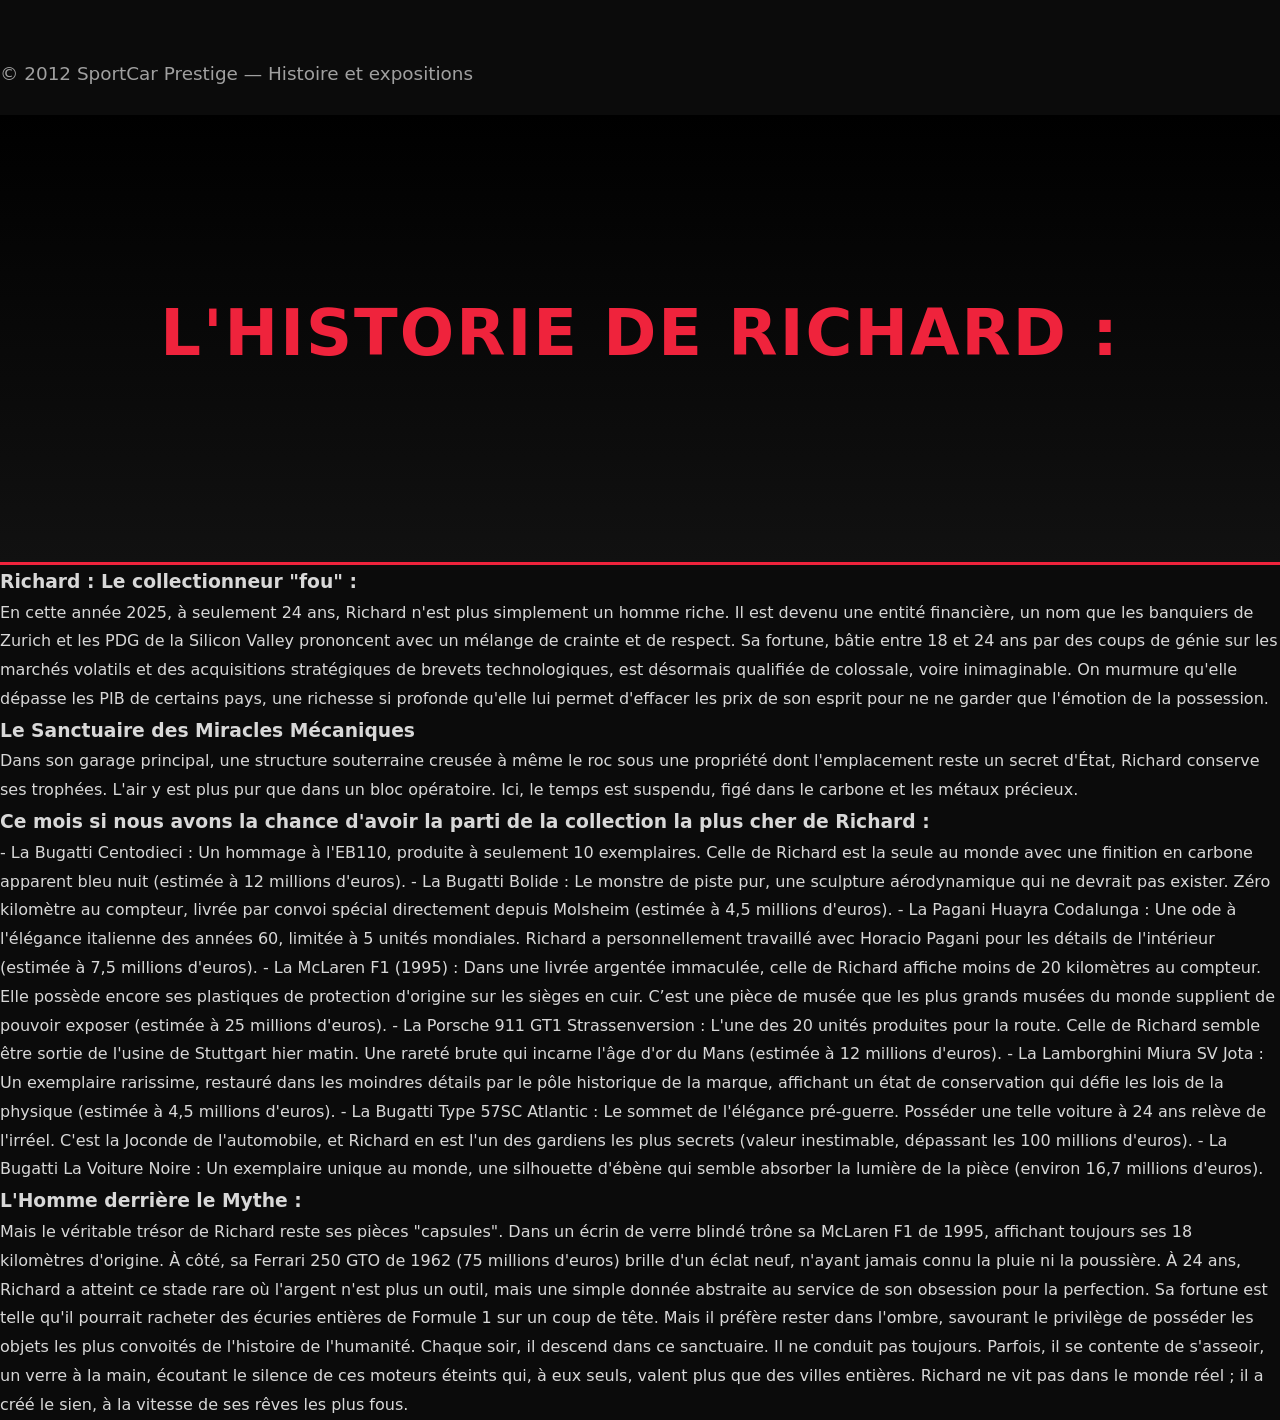
==== commit c0d0c5f1: "ajout page vitrine" ====
--- a/index.html
+++ b/index.html
@@ -1,3 +1,69 @@
+<!DOCTYPE html>
+<html lang="fr">
+<head>
+    <meta charset="UTF-8">
+    <meta name="viewport" content="width=device-width, initial-scale=1.0">
+    <title>SportCar Prestige — L'Émotion Automobile</title>
+    <link rel="stylesheet" href="style.css">
+</head>
+<body>
+
+    <header>
+        <h1>SportCar Prestige</h1>
+        <p>L'émotion automobile au cœur de notre métier</p>
+        <nav>
+            <ul>
+                <li><a href="#presentation">Notre Histoire</a></li>
+                <li><a href="#catalogue">La Collection</a></li>
+                <li><a href="#contact">Échangeons ensemble</a></li>
+            </ul>
+        </nav>
+    </header>
+
+    <main>
+        <section id="presentation">
+            <h2>Une rencontre, une passion</h2>
+            <p>
+                Tout a commencé autour d'un café, dans un petit garage qui sentait l'huile chaude et le cuir. 
+                <strong>SportCar Prestige</strong> est né du rêve de deux amis, Marc et Antoine, 
+                qui passaient leurs week-ends à redonner vie à des moteurs de légende.
+            </p>
+            <p>
+                Aujourd'hui, notre route croise celle de collectionneurs hors du commun, comme Richard, 
+                dont la quête de perfection redéfinit les limites de l'automobile.
+            </p>
+            <p>
+                <a href="histoire.html" class="btn-read-more">Découvrir l'histoire de Richard</a>
+            </p>
+        </section>
+
+        <section id="catalogue">
+            <h2>La Collection actuelle</h2>
+            <div class="exposition-grid">
+                <article>
+                    <h3>Sport GT</h3>
+                    <p>Une alliance de puissance et de caractère pour une connexion authentique avec la route.</p>
+                </article>
+                <article>
+                    <h3>Prestige X</h3>
+                    <p>Le raffinement absolu. Un cocon de confort pour sublimer chaque trajet.</p>
+                </article>
+            </div>
+        </section>
+
+        <section id="contact">
+            <h2>Échangeons ensemble</h2>
+            <p>Un projet ou une question ? Nous aimons parler automobile autant que vous.</p>
+            <a href="mailto:contact@sportcarprestige.com" class="contact-link">contact@sportcarprestige.com</a>
+        </section>
+    </main>
+
+    <footer>
+        <p>© 2026 SportCar Prestige — Partagé avec passion 🏎️</p>
+    </footer>
+
+</body>
+</html>
 <!DOCTYPE html>
 <html lang="fr">
 <head>
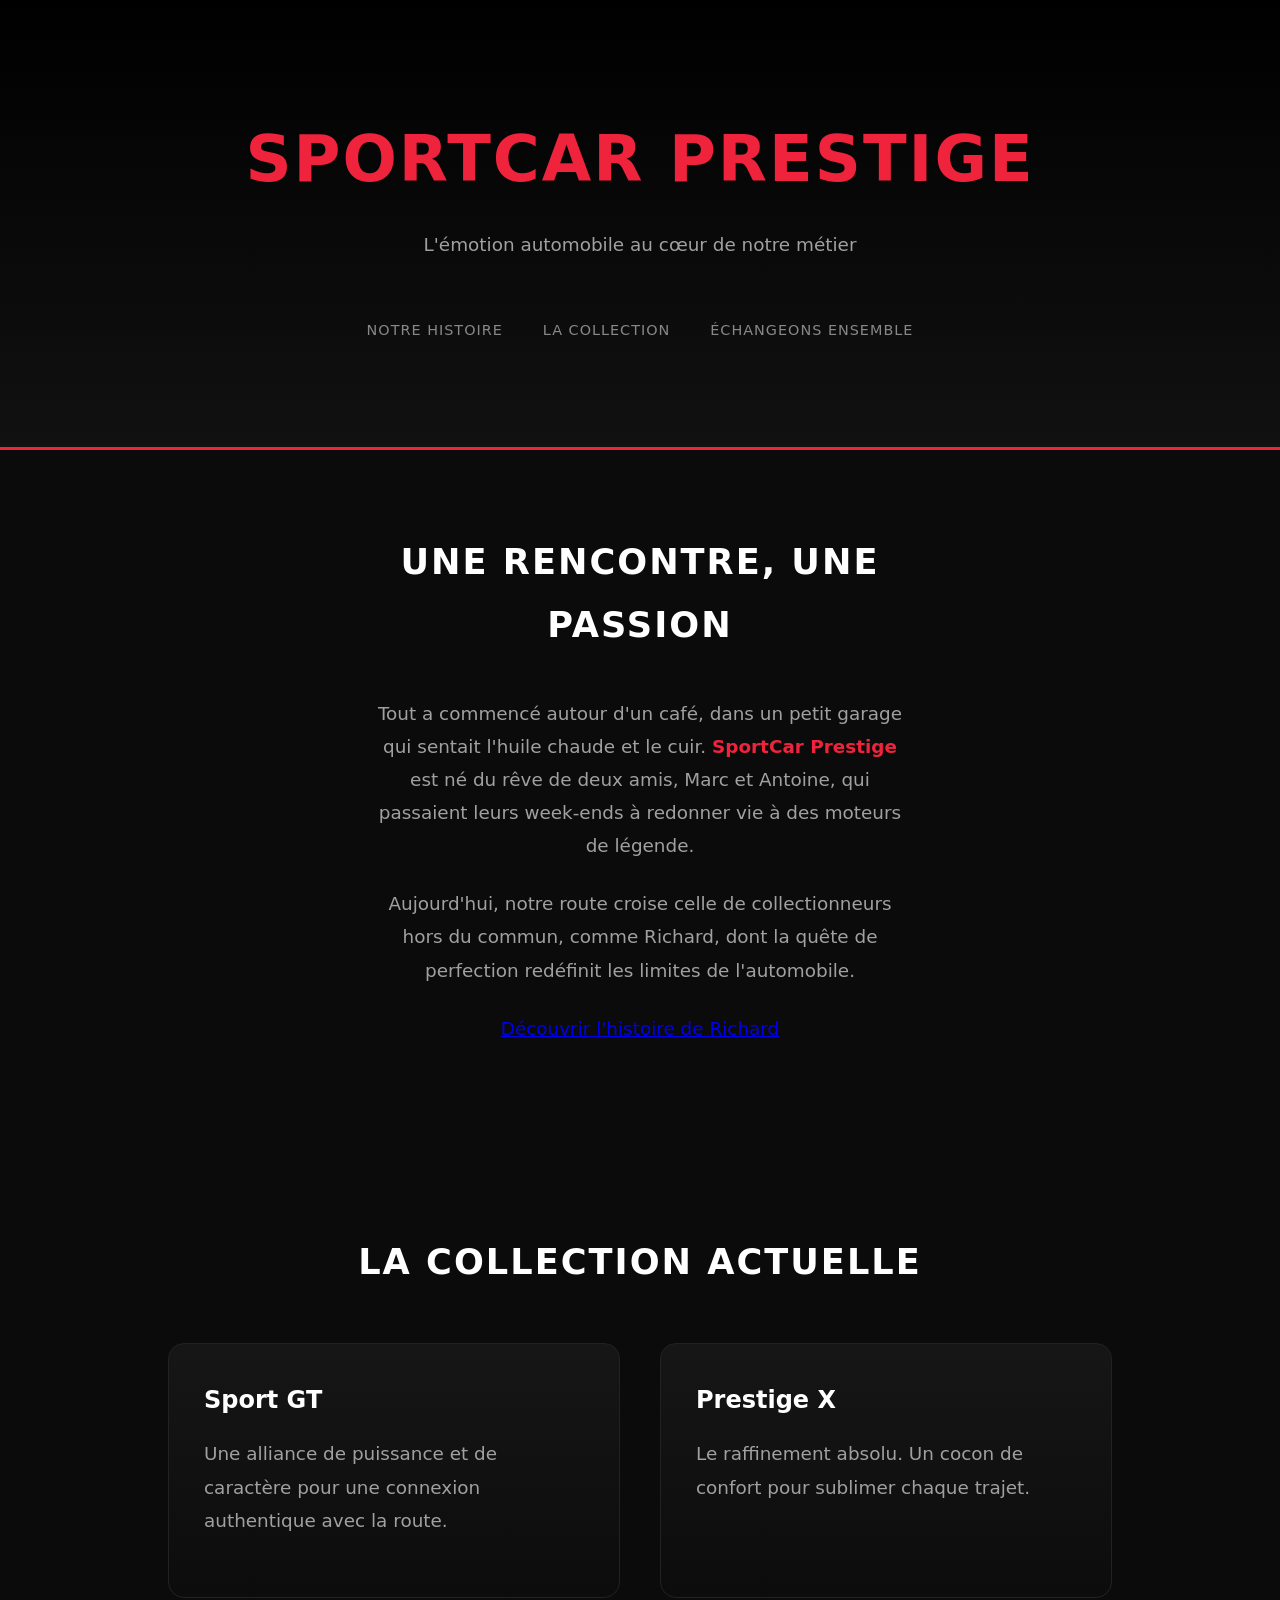
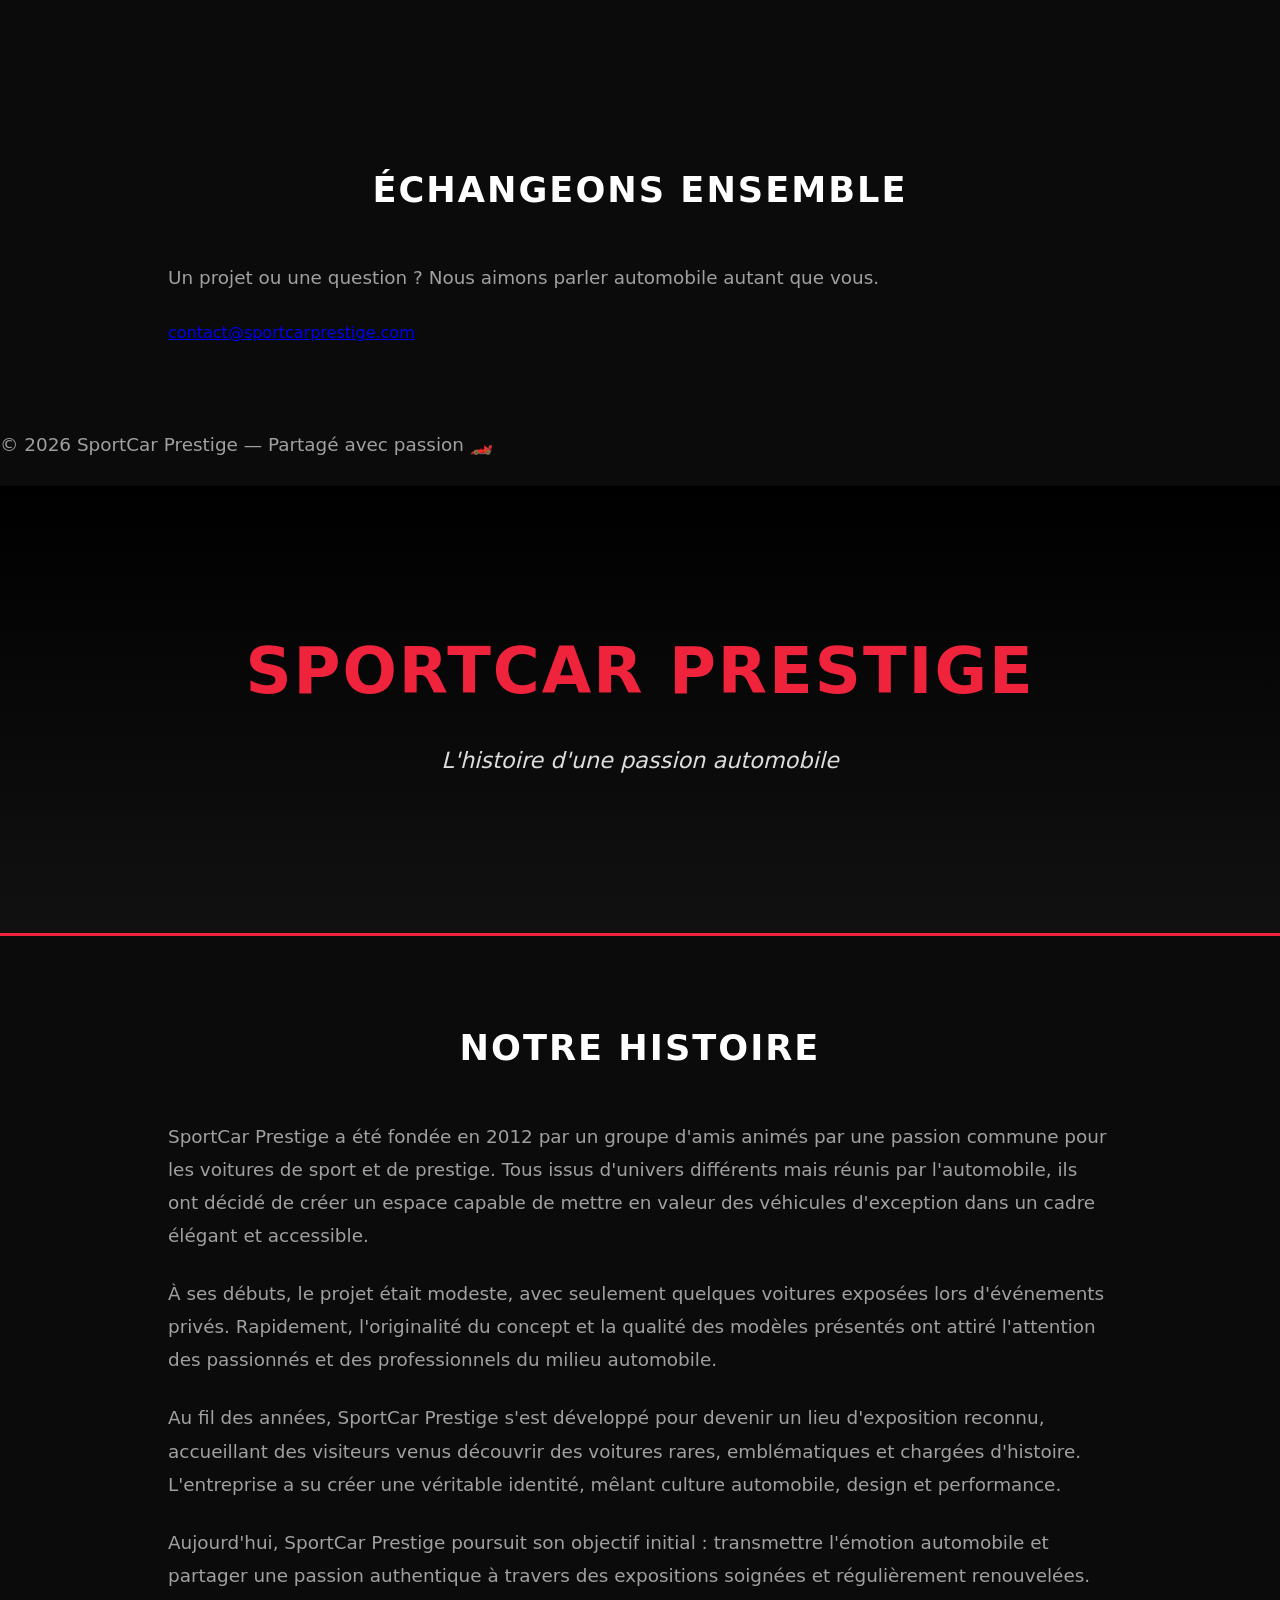
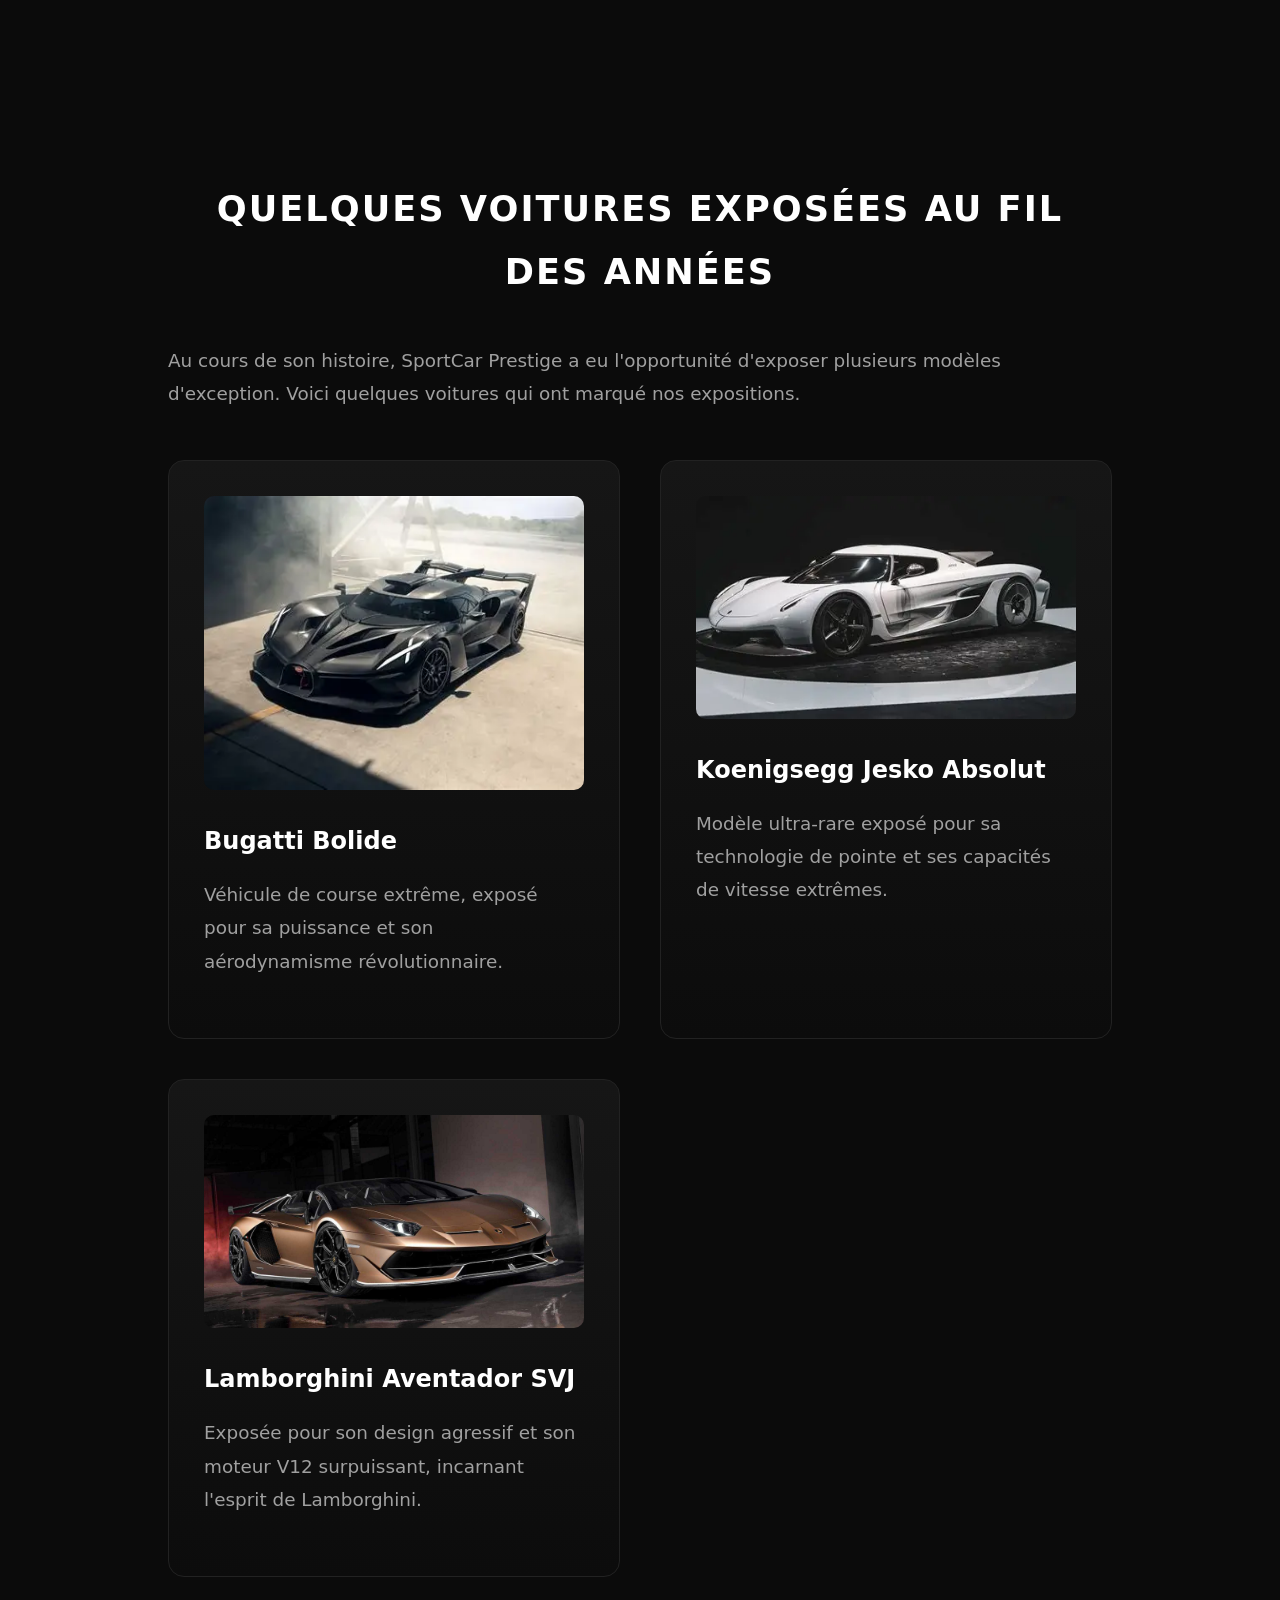
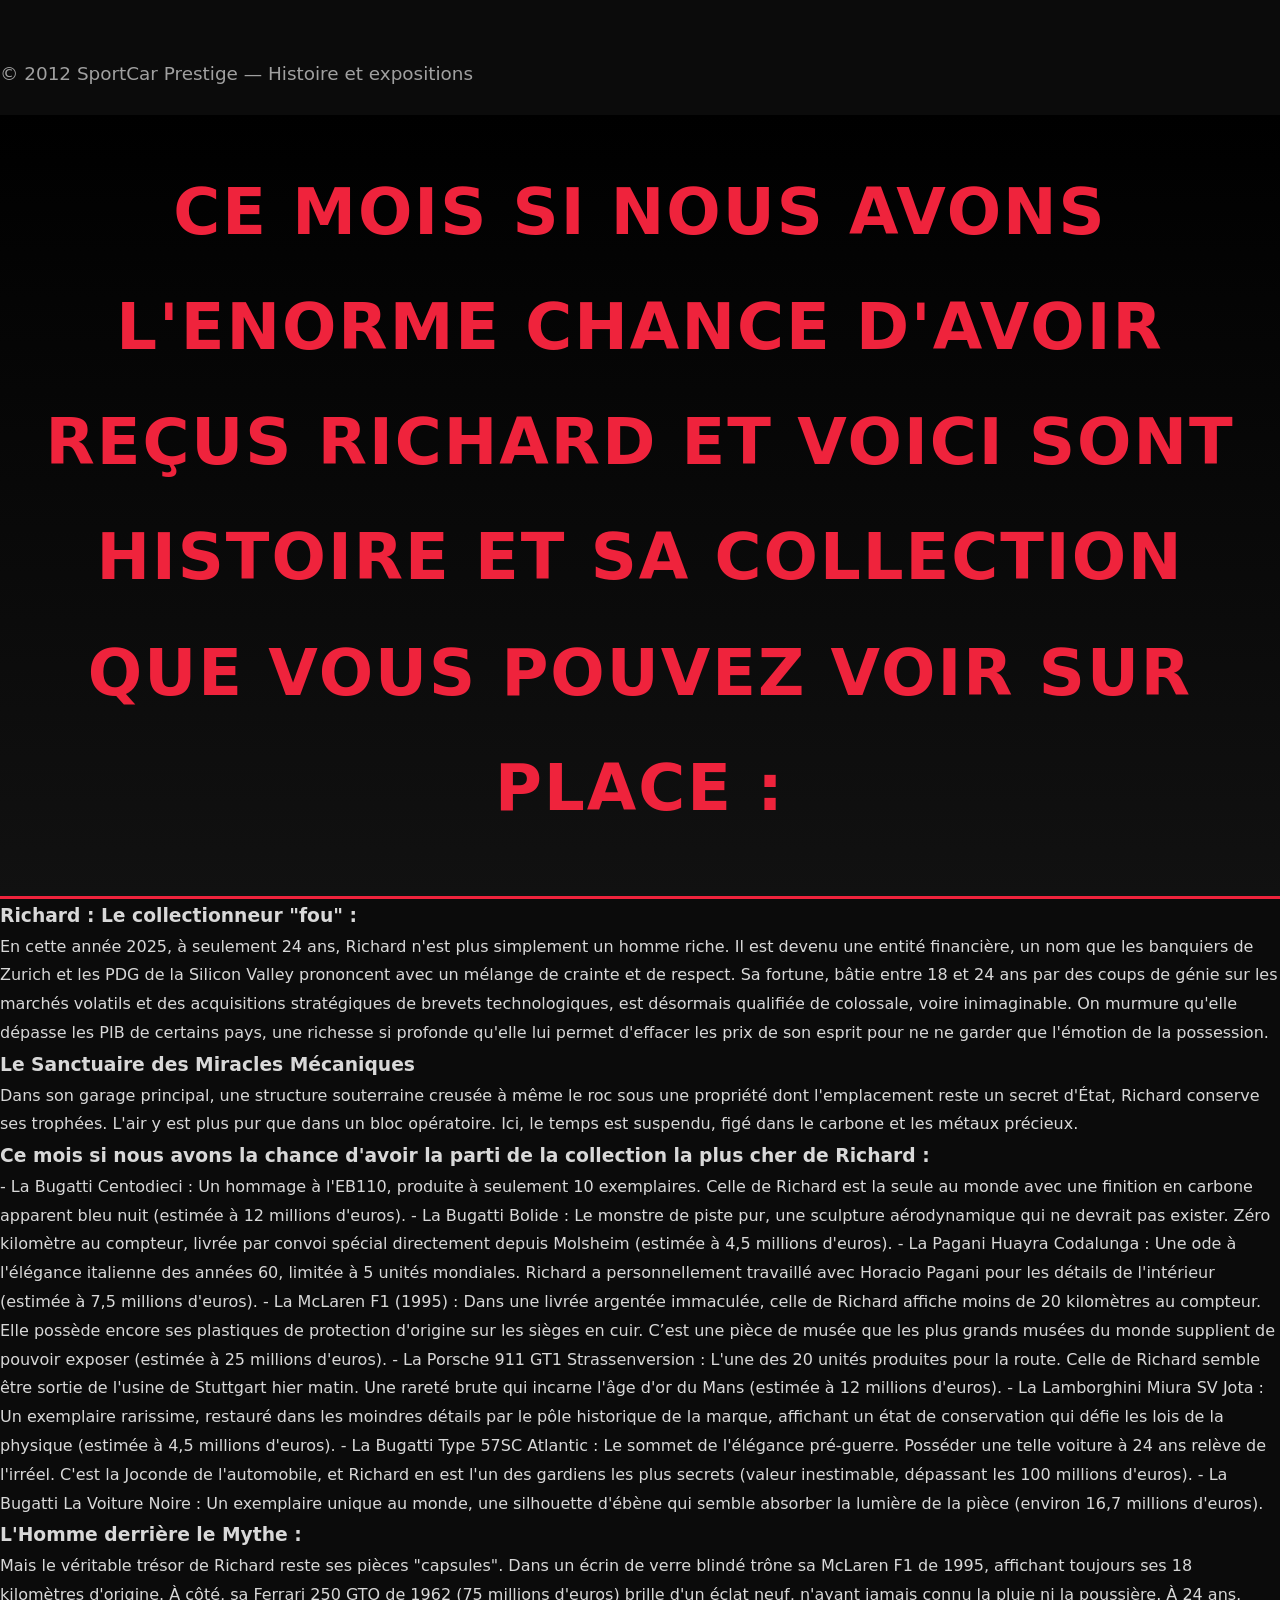
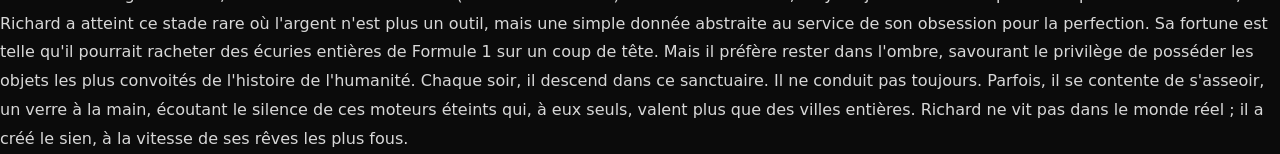
==== commit e4e93e45: "ajout modif" ====
--- a/index.html
+++ b/index.html
@@ -176,7 +176,7 @@
 </head>
 <body>
     <header>
-    <h1>L'historie de Richard :</h1>
+    <h1>Ce mois si nous avons l'enorme chance d'avoir reçus Richard et voici sont histoire et sa collection que vous pouvez voir sur place :</h1>
     </header>
 <h3>Richard : Le collectionneur "fou" :</h3>
 En cette année 2025, à seulement 24 ans, Richard n'est plus simplement un homme riche. Il est devenu une entité financière, un nom que les banquiers de Zurich et les PDG de la Silicon Valley prononcent avec un mélange de crainte et de respect. Sa fortune, bâtie entre 18 et 24 ans par des coups de génie sur les marchés volatils et des acquisitions stratégiques de brevets technologiques, est désormais qualifiée de colossale, voire inimaginable. On murmure qu'elle dépasse les PIB de certains pays, une richesse si profonde qu'elle lui permet d'effacer les prix de son esprit pour ne ne garder que l'émotion de la possession.
@@ -206,5 +206,6 @@
 
 Mais le véritable trésor de Richard reste ses pièces "capsules". Dans un écrin de verre blindé trône sa McLaren F1 de 1995, affichant toujours ses 18 kilomètres d'origine. À côté, sa Ferrari 250 GTO de 1962 (75 millions d'euros) brille d'un éclat neuf, n'ayant jamais connu la pluie ni la poussière.
 À 24 ans, Richard a atteint ce stade rare où l'argent n'est plus un outil, mais une simple donnée abstraite au service de son obsession pour la perfection. Sa fortune est telle qu'il pourrait racheter des écuries entières de Formule 1 sur un coup de tête. Mais il préfère rester dans l'ombre, savourant le privilège de posséder les objets les plus convoités de l'histoire de l'humanité.
-Chaque soir, il descend dans ce sanctuaire. Il ne conduit pas toujours. Parfois, il se contente de s'asseoir, un verre à la main, écoutant le silence de ces moteurs éteints qui, à eux seuls, valent plus que des villes entières. Richard ne vit pas dans le monde réel ; il a créé le sien, à la vitesse de ses rêves les plus fous.
-
+Chaque soir, il descend dans ce sanctuaire. Il ne conduit pas toujours. Parfois, il se contente de s'asseoir, un verre à la main, écoutant le silence de ces moteurs éteints qui, à eux seuls, valent plus que des villes entières. Richard ne vit pas dans le monde réel ; il a créé le sien, à la vitesse de ses rêves les plus fous.  
+</body>
+</html>
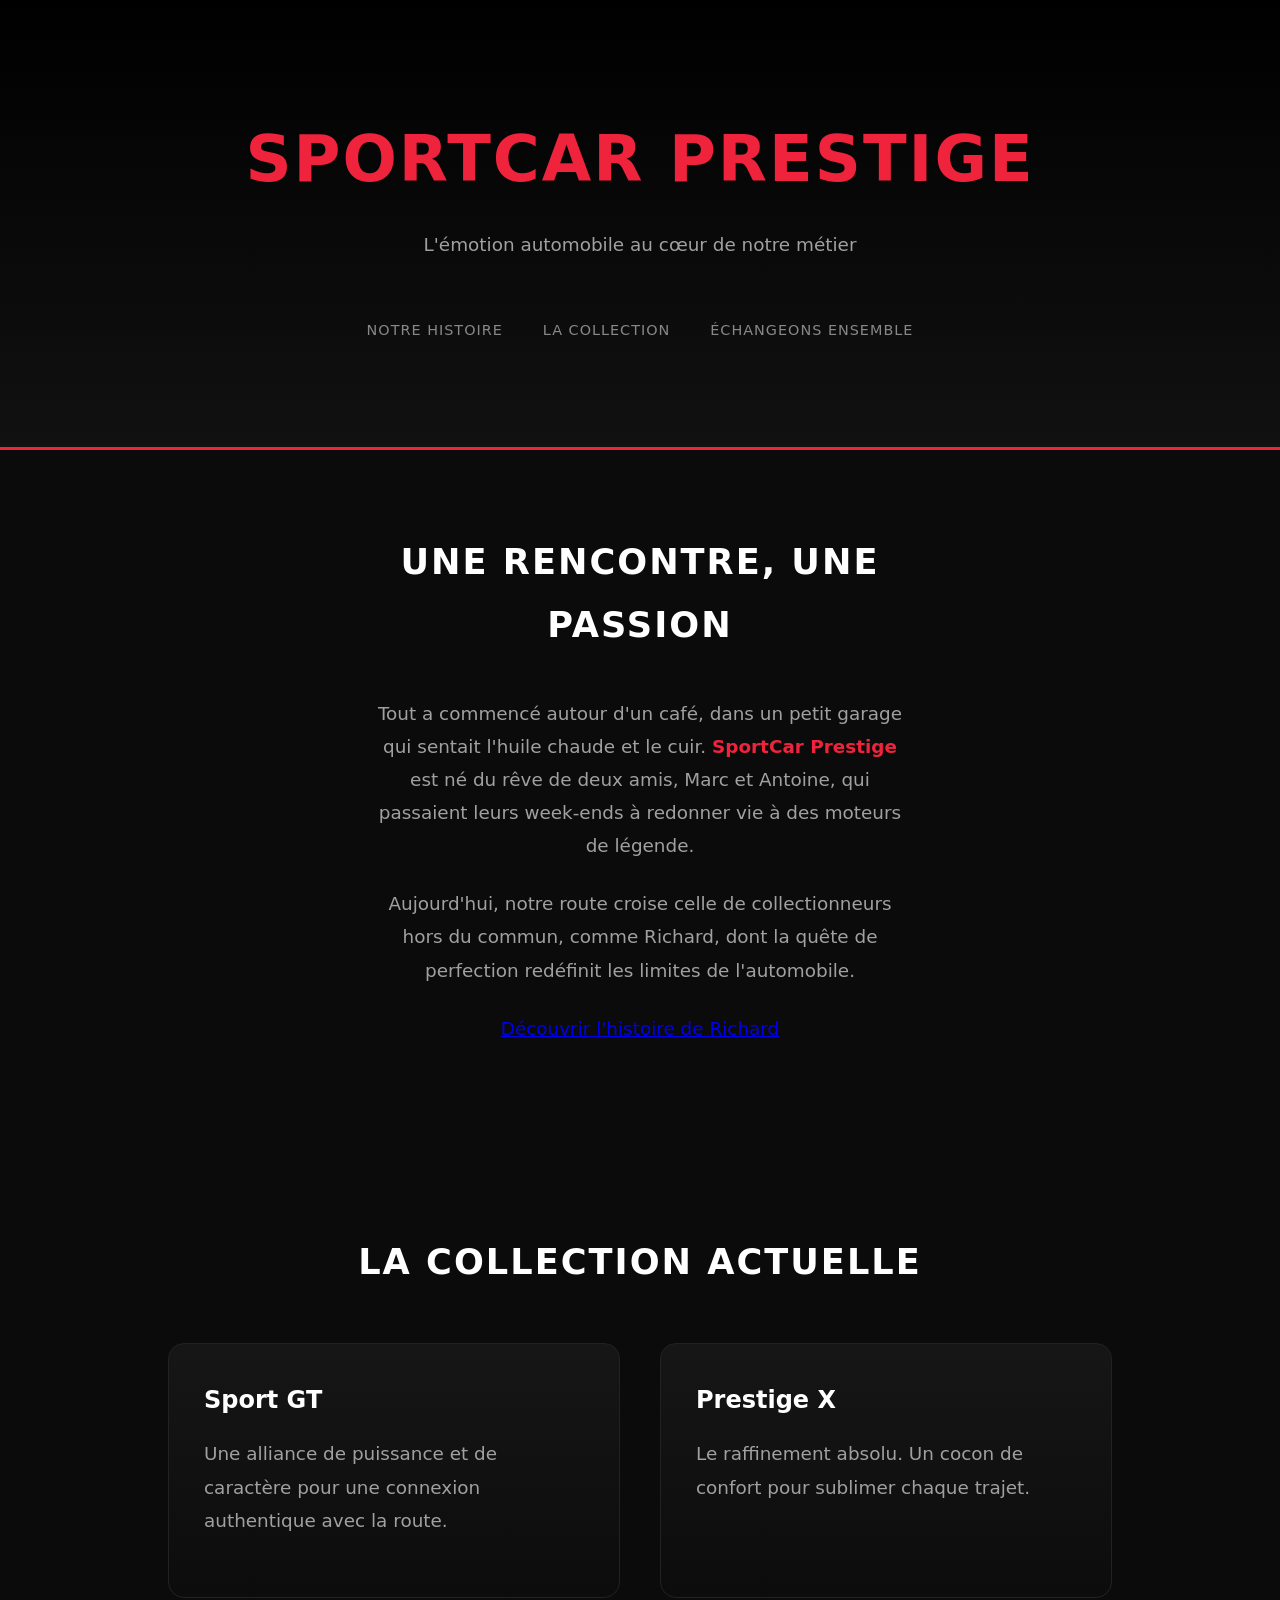
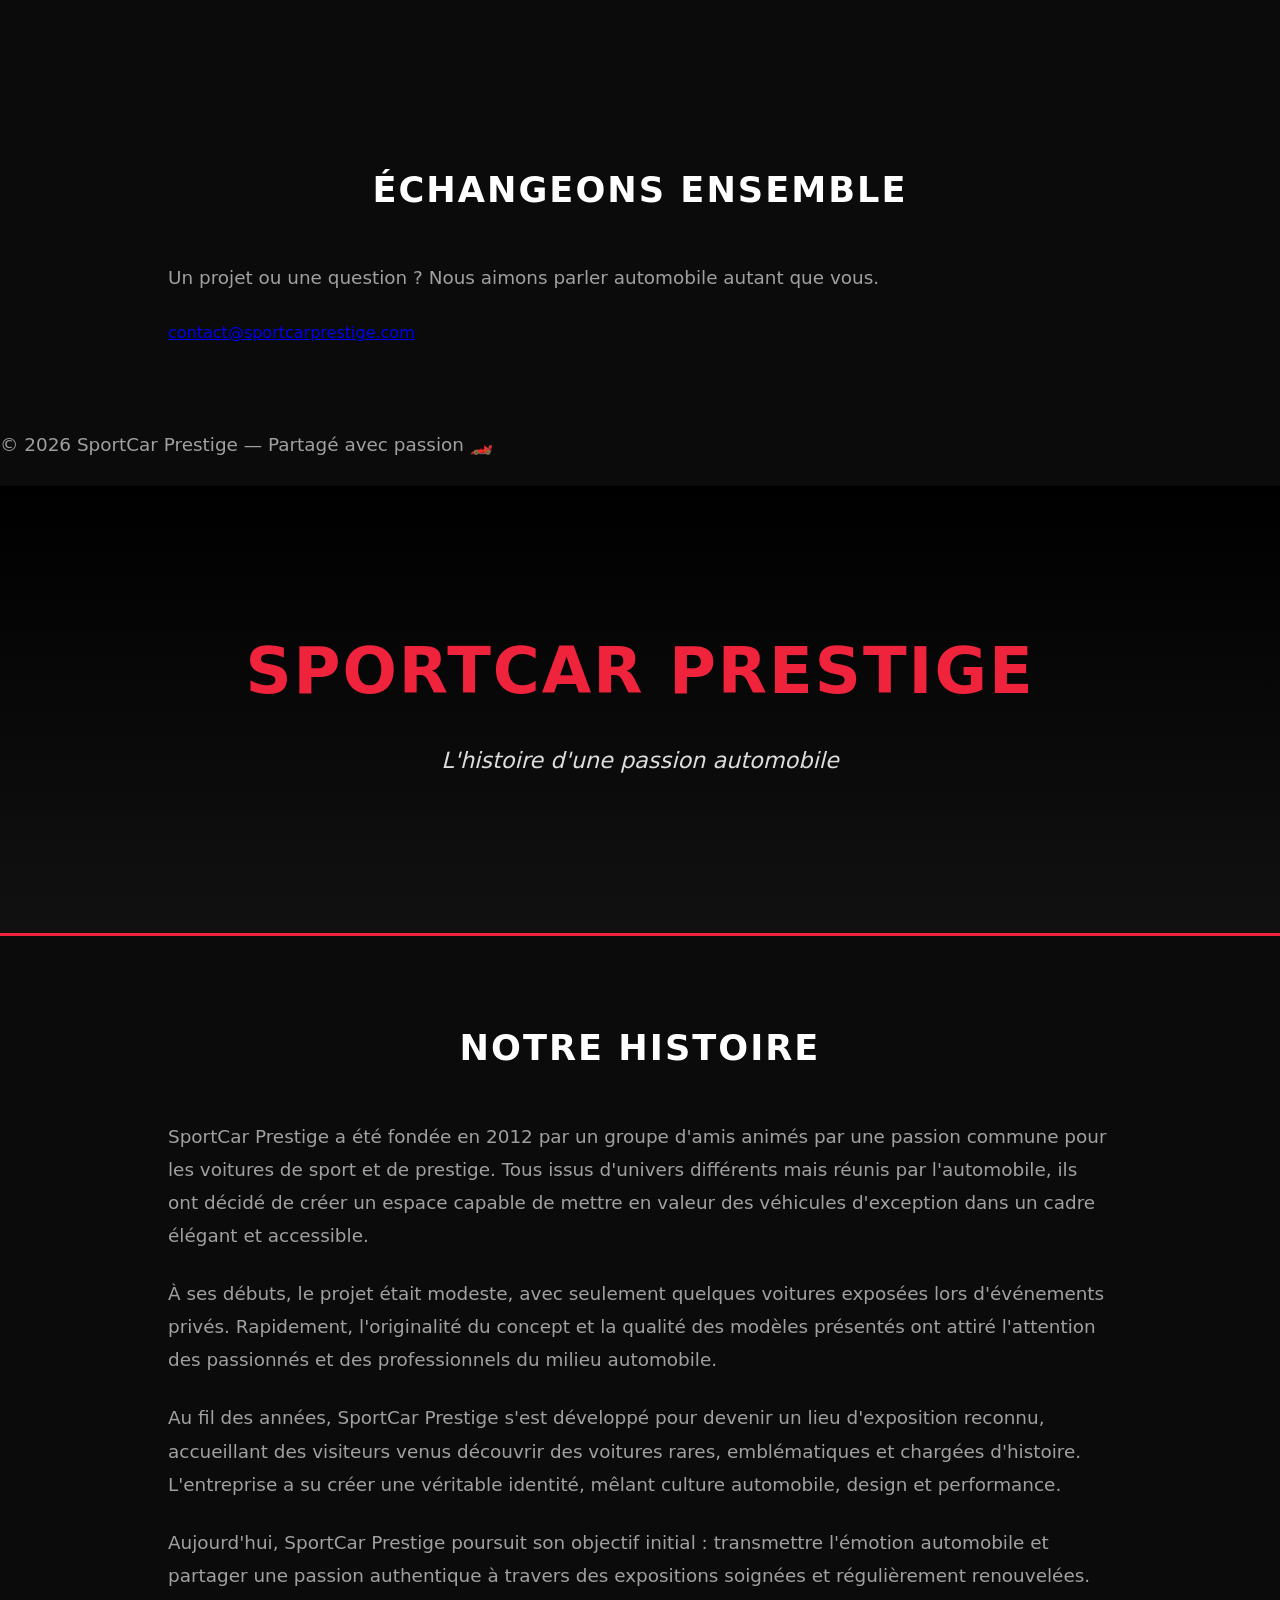
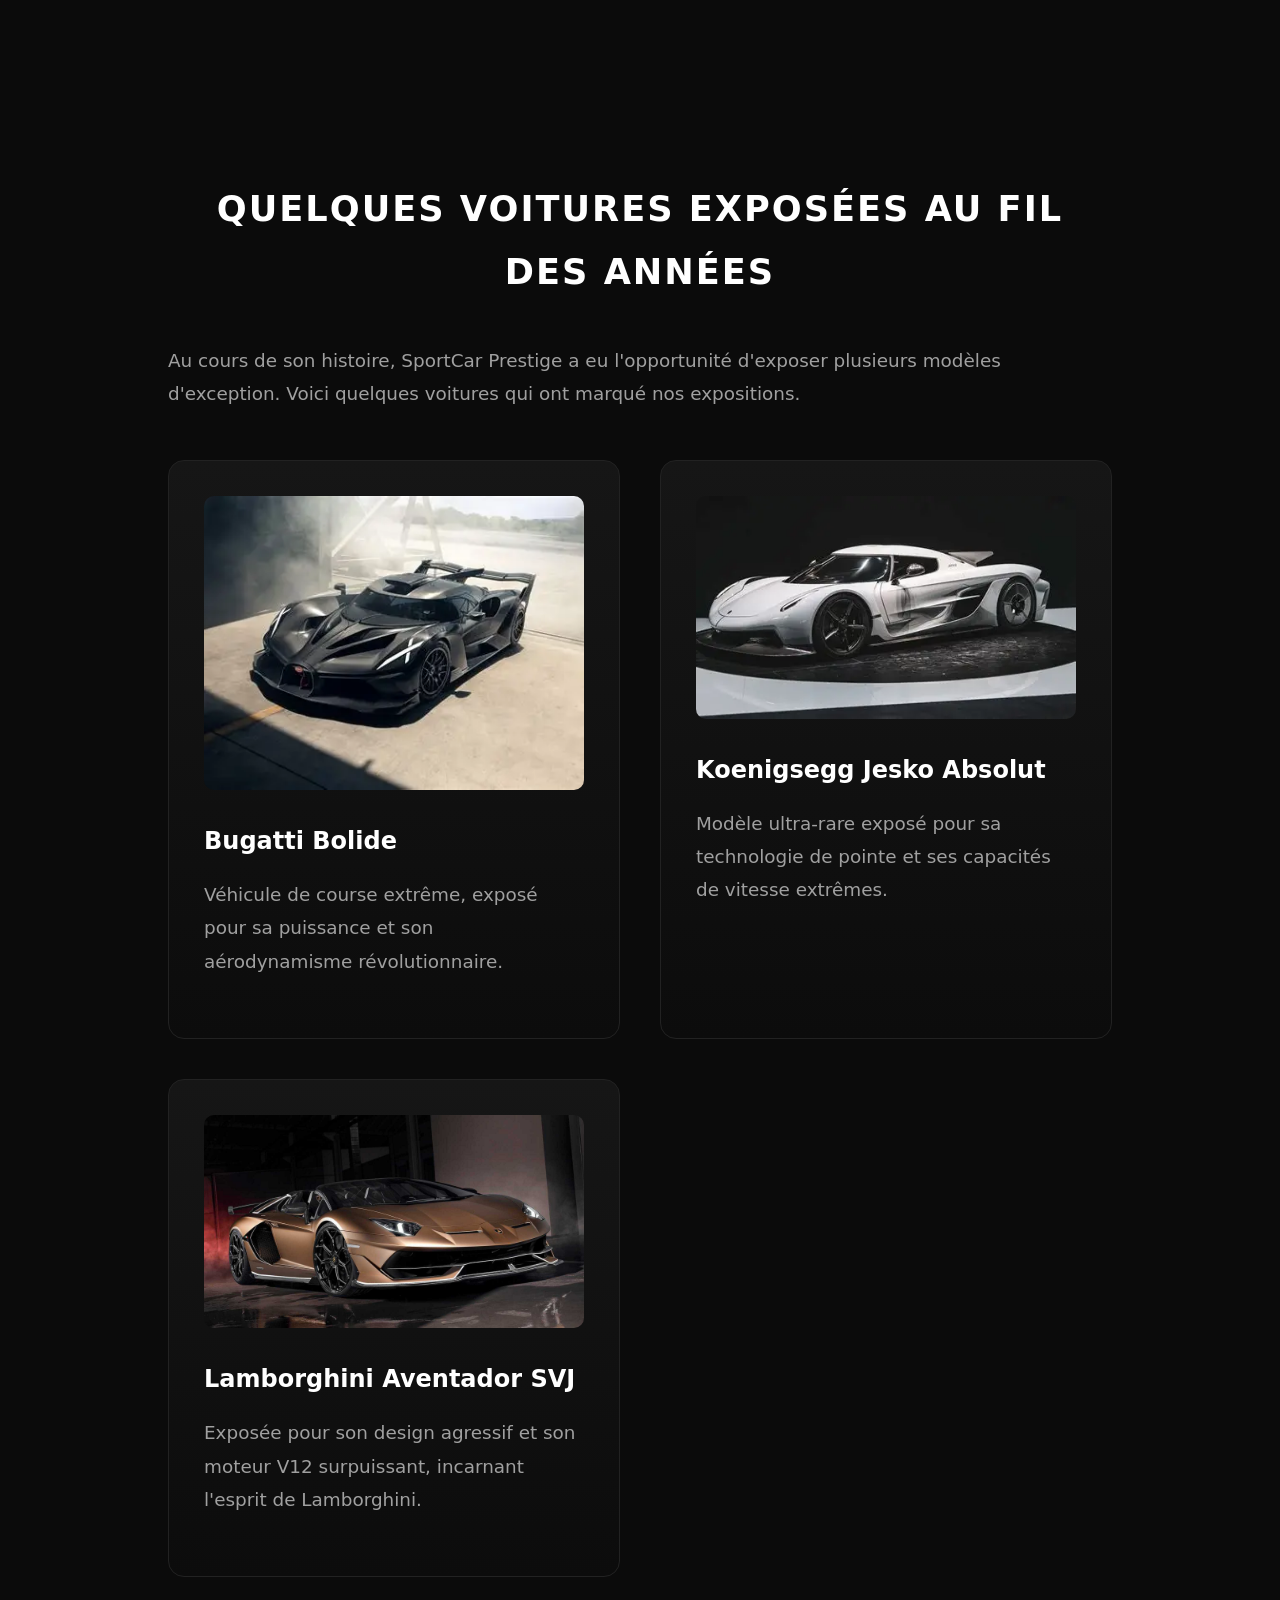
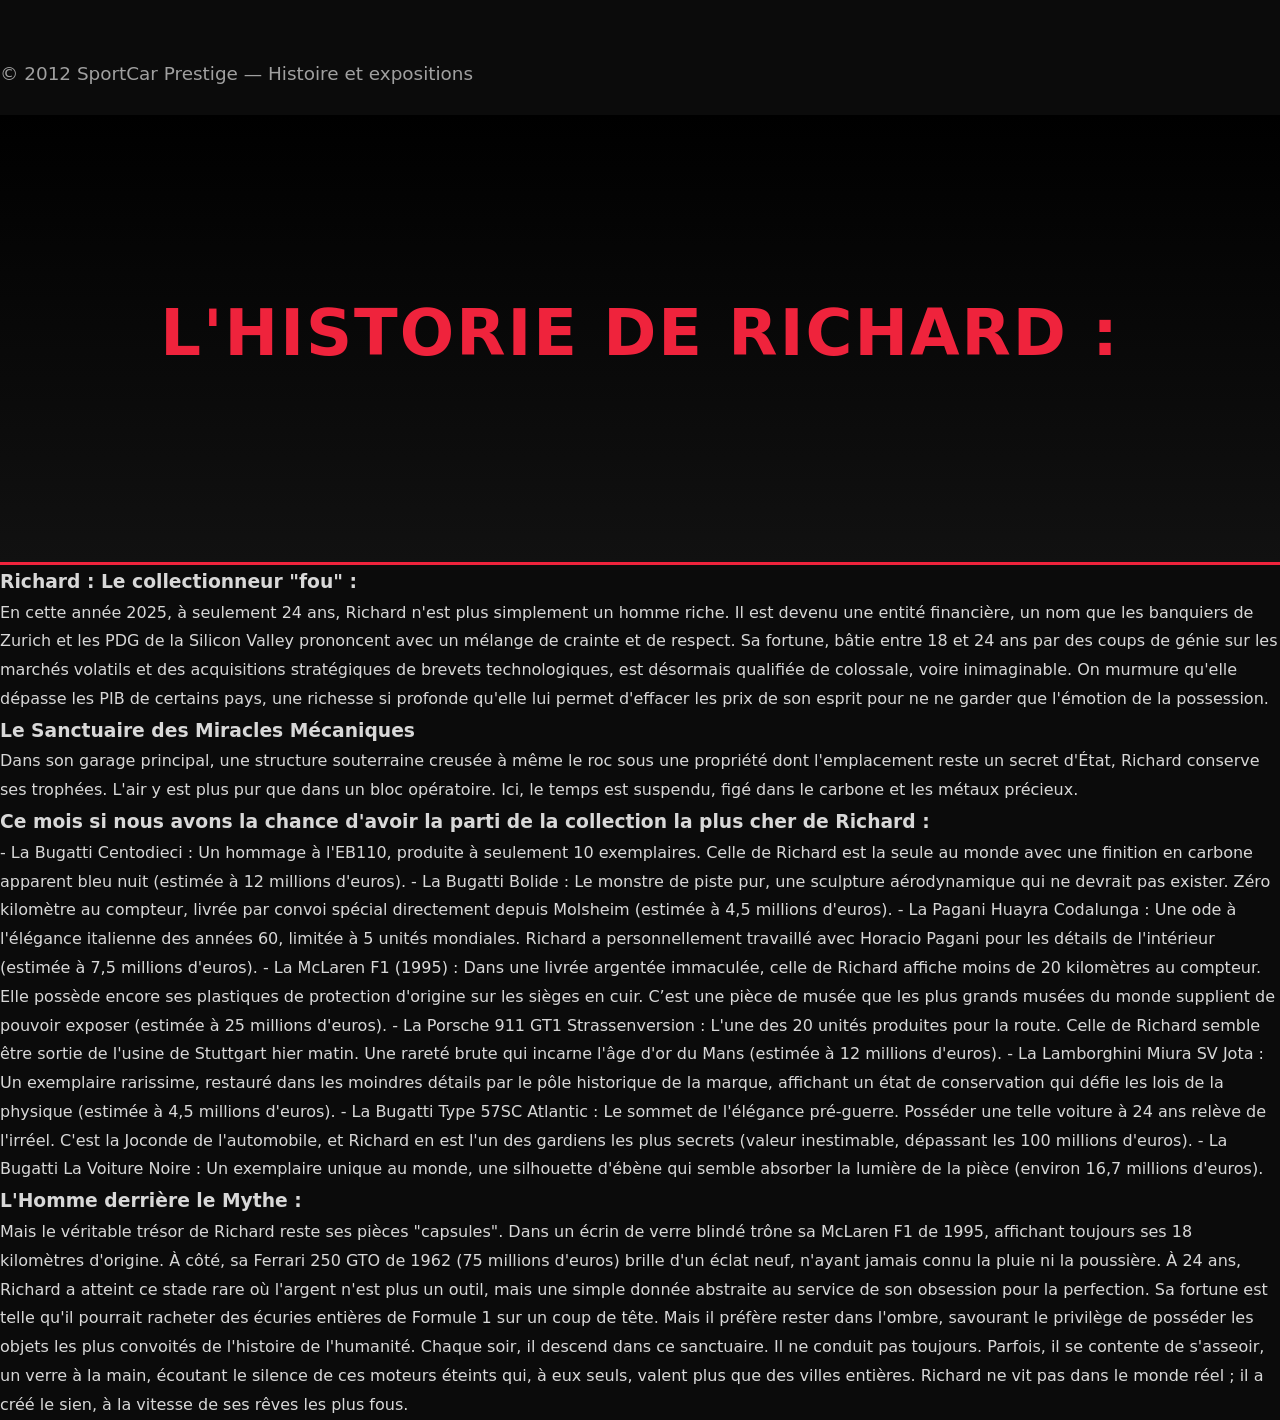
==== commit 83df4c9c: "ajout modfi 2" ====
--- a/index.html
+++ b/index.html
@@ -176,7 +176,7 @@
 </head>
 <body>
     <header>
-    <h1>Ce mois si nous avons l'enorme chance d'avoir reçus Richard et voici sont histoire et sa collection que vous pouvez voir sur place :</h1>
+    <h1>L'historie de Richard :</h1>
     </header>
 <h3>Richard : Le collectionneur "fou" :</h3>
 En cette année 2025, à seulement 24 ans, Richard n'est plus simplement un homme riche. Il est devenu une entité financière, un nom que les banquiers de Zurich et les PDG de la Silicon Valley prononcent avec un mélange de crainte et de respect. Sa fortune, bâtie entre 18 et 24 ans par des coups de génie sur les marchés volatils et des acquisitions stratégiques de brevets technologiques, est désormais qualifiée de colossale, voire inimaginable. On murmure qu'elle dépasse les PIB de certains pays, une richesse si profonde qu'elle lui permet d'effacer les prix de son esprit pour ne ne garder que l'émotion de la possession.
@@ -206,6 +206,5 @@
 
 Mais le véritable trésor de Richard reste ses pièces "capsules". Dans un écrin de verre blindé trône sa McLaren F1 de 1995, affichant toujours ses 18 kilomètres d'origine. À côté, sa Ferrari 250 GTO de 1962 (75 millions d'euros) brille d'un éclat neuf, n'ayant jamais connu la pluie ni la poussière.
 À 24 ans, Richard a atteint ce stade rare où l'argent n'est plus un outil, mais une simple donnée abstraite au service de son obsession pour la perfection. Sa fortune est telle qu'il pourrait racheter des écuries entières de Formule 1 sur un coup de tête. Mais il préfère rester dans l'ombre, savourant le privilège de posséder les objets les plus convoités de l'histoire de l'humanité.
-Chaque soir, il descend dans ce sanctuaire. Il ne conduit pas toujours. Parfois, il se contente de s'asseoir, un verre à la main, écoutant le silence de ces moteurs éteints qui, à eux seuls, valent plus que des villes entières. Richard ne vit pas dans le monde réel ; il a créé le sien, à la vitesse de ses rêves les plus fous.  
-</body>
-</html>
+Chaque soir, il descend dans ce sanctuaire. Il ne conduit pas toujours. Parfois, il se contente de s'asseoir, un verre à la main, écoutant le silence de ces moteurs éteints qui, à eux seuls, valent plus que des villes entières. Richard ne vit pas dans le monde réel ; il a créé le sien, à la vitesse de ses rêves les plus fous.
+
